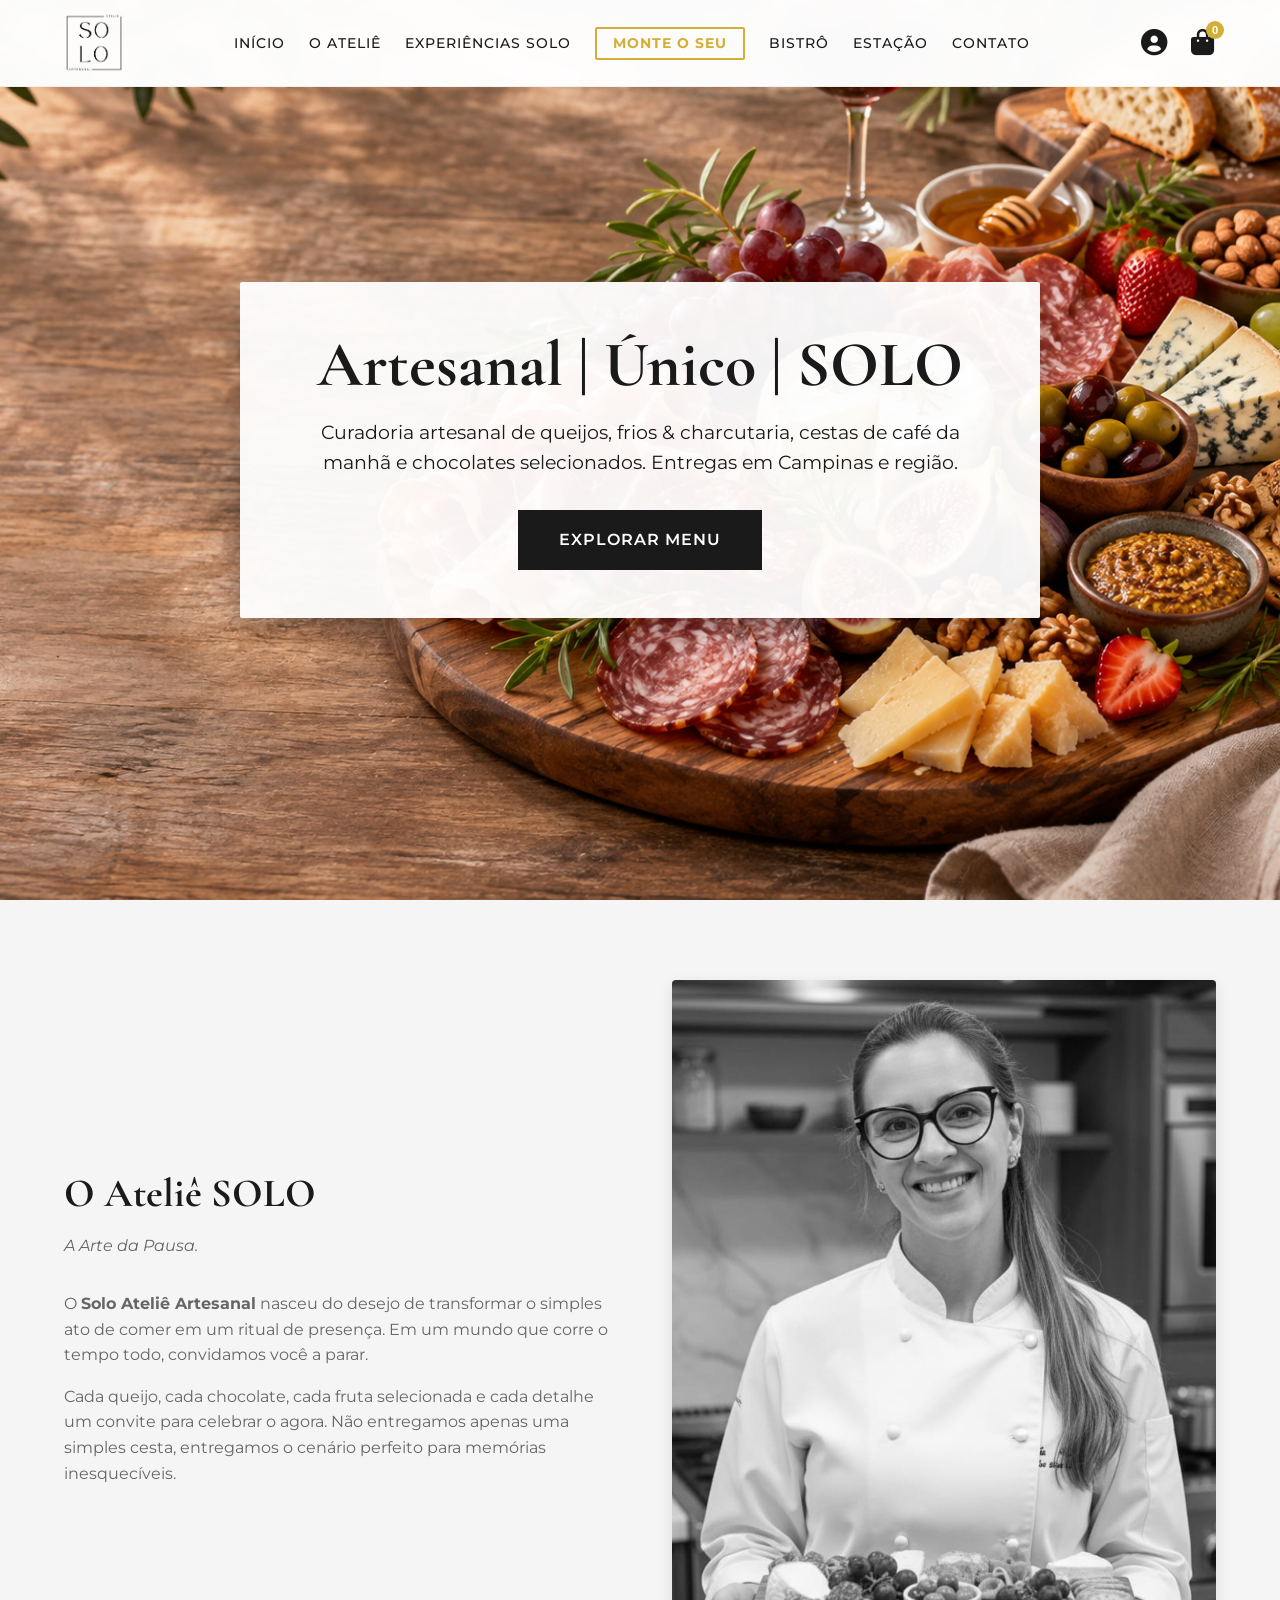
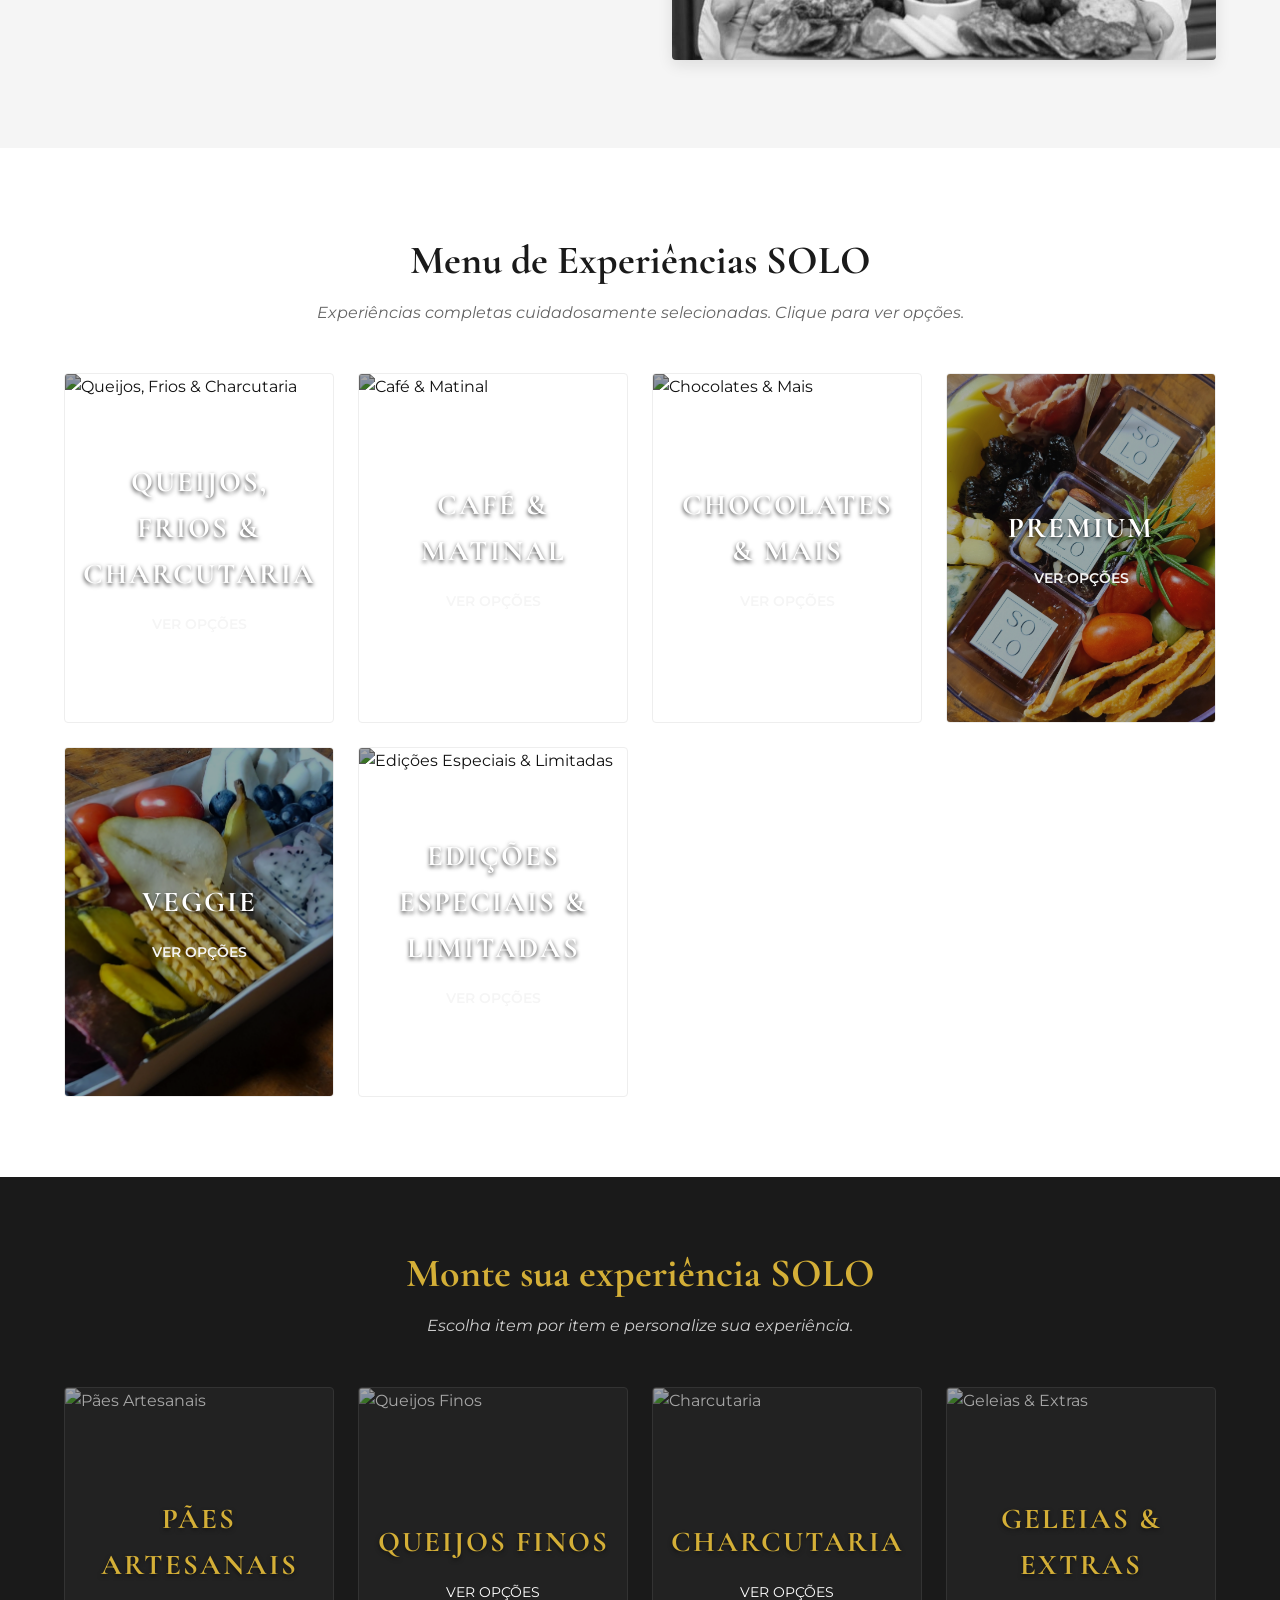
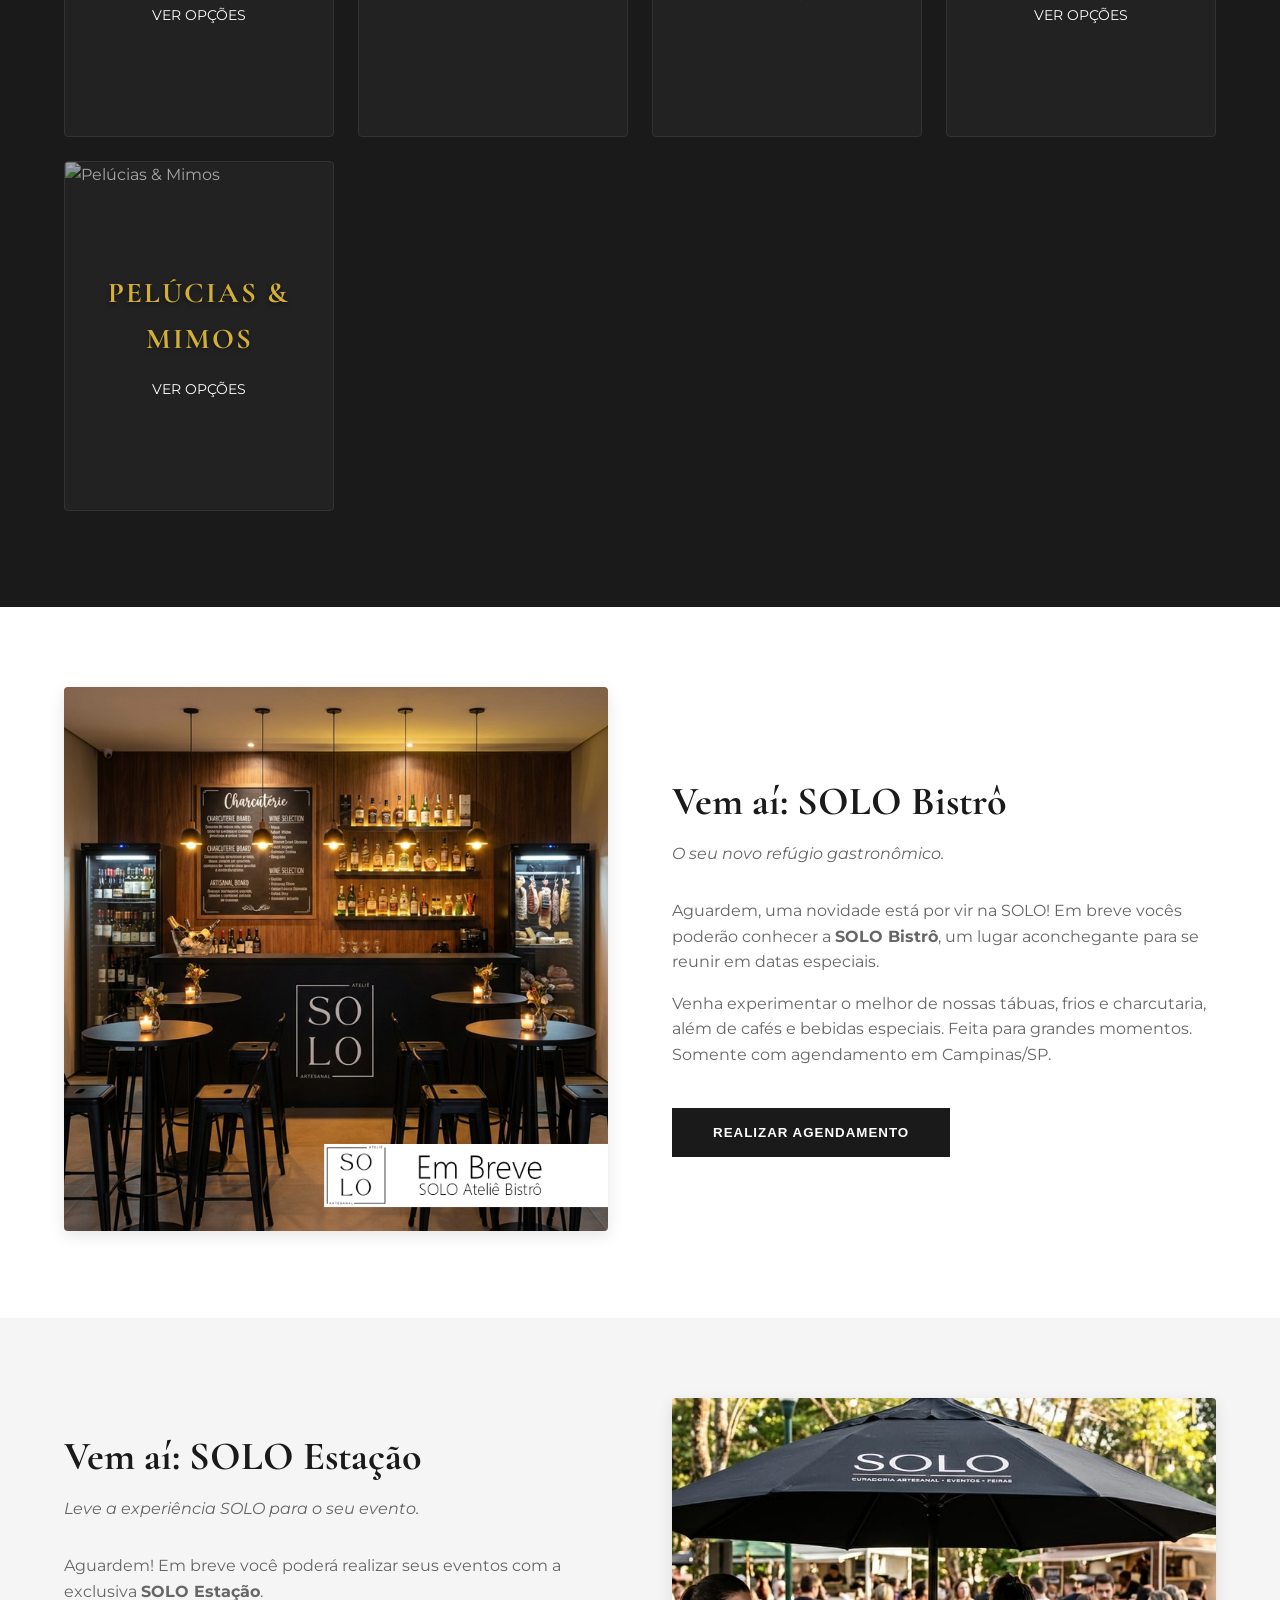
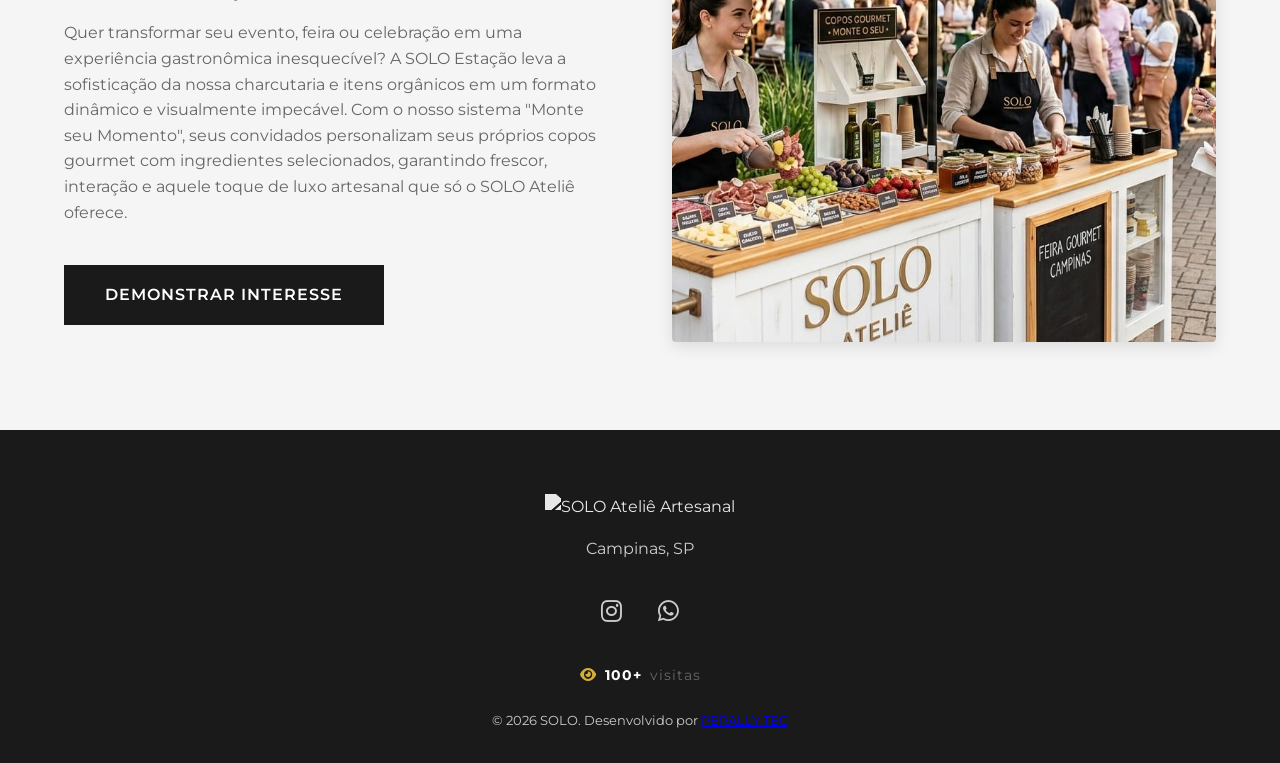
==== index.html @ a275d7f4 "Integra pedidos, cadastro automático, financeiro e área do cliente" ====
﻿<!DOCTYPE html>
<html lang="pt-BR">
<head>
    <meta charset="UTF-8">
    <meta name="viewport" content="width=device-width, initial-scale=1.0">
    
    <title>SOLO | Ateliê Artesanal</title>

    <meta name="description" content="Curadoria exclusiva de charcutaria, queijos e pães de fermentação natural em Campinas. Peça sua tábua de frios ou monte a sua personalizada.">
    <meta property="og:title" content="SOLO | Ateliê Artesanal">
    <meta property="og:description" content="Curadoria exclusiva de charcutaria, queijos e pães de fermentação natural. Transforme momentos em experiências. Peça agora!">
    <meta property="og:image" content="https://content.paodeacucar.com/wp-content/uploads/2025/08/tabua-charcutaria-diversificada1.jpg">
    <meta property="og:url" content="https://seusite.com.br">
    <meta property="og:type" content="website">
    <meta property="og:locale" content="pt_BR">
	
	<link rel="icon" type="image/png" href="icofont.png">

    <link href="https://cdnjs.cloudflare.com/ajax/libs/font-awesome/6.0.0/css/all.min.css" rel="stylesheet">
    <link rel="preconnect" href="https://fonts.googleapis.com">
    <link href="https://fonts.googleapis.com/css2?family=Cormorant+Garamond:wght@400;600;700&family=Montserrat:wght@300;400;500;700&display=swap" rel="stylesheet">
    
    <style>
        :root {
            --primary: #1a1a1a;
            --primary-hover: #333333;
            --bg-light: #ffffff;
            --bg-alt: #f5f5f5;
            --bg-card: #ffffff;
            --text-dark: #1a1a1a;
            --text-gray: #666666;
            --accent-gold: #D4AF37;
            --danger: #d9534f;
            --transition: all 0.3s ease;
        }

        * { margin: 0; padding: 0; box-sizing: border-box; scroll-behavior: smooth; }
        body { font-family: 'Montserrat', sans-serif; background-color: var(--bg-light); color: var(--text-dark); line-height: 1.6; overflow-x: hidden; }
        h1, h2, h3, .brand-font { font-family: 'Cormorant Garamond', serif; }

        /* --- Header --- */
        header { position: fixed; top: 0; width: 100%; background: rgba(255, 255, 255, 0.98); backdrop-filter: blur(10px); z-index: 1000; padding: 0.5rem 5%; border-bottom: 1px solid rgba(0, 0, 0, 0.05); box-shadow: 0 2px 10px rgba(0,0,0,0.02); }
        nav { display: flex; justify-content: space-between; align-items: center; height: 70px; }
        
        .logo-container { display: flex; align-items: center; text-decoration: none; }
        .logo-img { height: 60px; width: auto; object-fit: contain; }
        
        .nav-links { display: flex; gap: 1.5rem; list-style: none; align-items: center; }
        .nav-links a { color: var(--text-dark); text-decoration: none; font-size: 0.85rem; text-transform: uppercase; letter-spacing: 1px; transition: var(--transition); font-weight: 500; }
        .nav-links a:hover, .nav-links a.active { color: var(--accent-gold); }
        .nav-links a.highlight-menu { color: var(--accent-gold); font-weight: 700; border: 2px solid var(--accent-gold); padding: 0.4rem 1rem; border-radius: 2px; }
        .nav-links a.highlight-menu:hover { background: var(--accent-gold); color: white; }
        
        .header-icons { display: flex; gap: 1.2rem; align-items: center; }
        .icon-btn { background: none; border: none; color: var(--text-dark); font-size: 1.2rem; cursor: pointer; position: relative; transition: var(--transition); }
        .header-icons .icon-btn { min-width: 28px; font-size: 1.65rem; line-height: 1; }
        .icon-btn:hover { color: var(--accent-gold); }
        .cart-count { position: absolute; top: -8px; right: -8px; background: var(--accent-gold); color: white; font-size: 0.7rem; width: 18px; height: 18px; border-radius: 50%; display: flex; align-items: center; justify-content: center; font-weight: bold; }

        .mobile-menu-btn { display: none; font-size: 1.5rem; cursor: pointer; background: none; border: none; color: var(--primary); }

        .mobile-nav {
            position: fixed; top: 80px; left: 0; width: 100%; background: white; 
            padding: 2rem; box-shadow: 0 10px 20px rgba(0,0,0,0.1); 
            transform: translateY(-150%); transition: transform 0.4s ease; z-index: 999;
            text-align: center;
        }
        .mobile-nav.active { transform: translateY(0); }
        .mobile-nav ul { list-style: none; display: flex; flex-direction: column; gap: 1.5rem; }
        .mobile-nav a { text-decoration: none; color: var(--primary); font-size: 1.1rem; font-weight: 600; text-transform: uppercase; }

        /* --- Hero --- */
        .hero { 
            height: 100vh; 
            background: url('bgground.png');
            background-size: cover; background-position: center; background-attachment: fixed;
            display: flex; align-items: center; justify-content: center; text-align: center; padding: 0 1rem; 
        }
        .hero-content { 
            max-width: 800px; animation: fadeUp 1s ease-out; background: rgba(255, 255, 255, 0.95);
            padding: 3rem; border-radius: 2px; box-shadow: 0 10px 30px rgba(0,0,0,0.3);
        }
        .hero h1 { font-size: 4rem; margin-bottom: 1rem; line-height: 1.1; color: var(--primary); }
        .hero p { font-size: 1.2rem; margin-bottom: 2rem; color: var(--text-dark); }
        .btn { display: inline-block; padding: 1rem 2.5rem; background: var(--primary); color: white; text-decoration: none; font-weight: 600; text-transform: uppercase; letter-spacing: 1px; transition: var(--transition); border: 1px solid var(--primary); cursor: pointer; }
        .btn:hover { background: transparent; color: var(--primary); }

        /* --- Sections --- */
        section { padding: 5rem 5%; }
        .section-title { text-align: center; margin-bottom: 3rem; }
        .section-title h2 { font-size: 2.5rem; color: var(--primary); margin-bottom: 0.5rem; }
        .section-title p { color: var(--text-gray); font-style: italic; }

        /* --- About, Bistro & Estacao --- */
        #about, #estacao { background-color: var(--bg-alt); }
        #bistro { background-color: var(--bg-light); }
        .about-grid, .bistro-grid { display: grid; grid-template-columns: 1fr 1fr; gap: 4rem; align-items: center; }
        .about-img img { width: 100%; border-radius: 4px; filter: grayscale(100%); transition: var(--transition); box-shadow: 0 5px 15px rgba(0,0,0,0.1); }
        .about-img img:hover { filter: grayscale(0); }
        
        .bistro-img img { width: 100%; aspect-ratio: 1/1; object-fit: cover; border-radius: 4px; box-shadow: 0 5px 15px rgba(0,0,0,0.1); transition: var(--transition); }
        .bistro-img img:hover { transform: scale(1.02); }

        /* --- Grid & Cards --- */
        .menu-grid { display: grid; gap: 1.5rem; grid-template-columns: 1fr; width: 100%; }
        @media (min-width: 550px) { .menu-grid { grid-template-columns: repeat(2, 1fr); } }
        @media (min-width: 900px) { .menu-grid { grid-template-columns: repeat(3, 1fr); } }
        @media (min-width: 1200px) { .menu-grid { grid-template-columns: repeat(4, 1fr); } }

        /* Estilo unificado para Cards de Categoria */
        .category-card {
            background-color: #222; border: 1px solid #333;
            border-radius: 4px; overflow: hidden; transition: var(--transition);
            position: relative; height: 350px; cursor: pointer;
        }
        #kits-area .category-card { background-color: white; border: 1px solid #eee; }
        #kits-area .category-overlay h3 { color: white; text-shadow: 0 2px 4px rgba(0,0,0,0.8); }
        #kits-area .category-overlay span { color: #f5f5f5; font-weight: 600; }
        
        .category-card:hover { border-color: var(--accent-gold); transform: translateY(-5px); }
        .category-img { height: 100%; width: 100%; position: relative; }
        .category-img img { width: 100%; height: 100%; object-fit: cover; filter: brightness(0.65); transition: var(--transition); }
        .category-card:hover .category-img img { filter: brightness(0.4); transform: scale(1.05); }
        
        .category-overlay {
            position: absolute; top: 0; left: 0; width: 100%; height: 100%;
            display: flex; flex-direction: column; align-items: center; justify-content: center;
            z-index: 2; pointer-events: none; padding: 1rem; text-align: center;
        }
        .category-overlay h3 { 
            color: var(--accent-gold); font-size: 1.8rem; text-transform: uppercase; 
            letter-spacing: 2px; text-shadow: 0 2px 4px rgba(0,0,0,0.5); margin-bottom: 0.5rem;
        }
        .category-overlay span {
            color: white; font-size: 0.9rem; margin-top: 0.5rem; text-transform: uppercase;
            border-bottom: 1px solid transparent; transition: var(--transition);
        }
        .category-card:hover .category-overlay span { border-color: var(--accent-gold); }

        /* --- CATEGORY CARDS (Dark Theme Area) --- */
        #custom-area { background-color: var(--primary); color: white; padding-top: 4rem; padding-bottom: 6rem; }
        #custom-area .section-title h2 { color: var(--accent-gold); }
        #custom-area .section-title p { color: #ccc; }

        /* --- Modal de Itens da Categoria --- */
        .category-modal-content {
            background: white; width: 100%; max-width: 600px;
            border-radius: 4px; max-height: 85vh; display: flex; flex-direction: column;
            position: relative;
        }
        .cat-modal-header {
            padding: 1.5rem; border-bottom: 1px solid #eee; text-align: center; background: #f9f9f9;
            border-radius: 4px 4px 0 0; position: relative;
        }
        .cat-modal-header h3 { color: var(--primary); font-size: 1.5rem; margin-bottom: 0; }
        
        /* BOTÃO DE FECHAR MELHORADO */
        .custom-close-btn {
            position: absolute; top: 15px; right: 15px;
            width: 40px; height: 40px; border-radius: 50%;
            background: #eee; border: 1px solid #ddd; color: #555;
            display: flex; align-items: center; justify-content: center;
            cursor: pointer; transition: var(--transition); font-size: 1.2rem;
            z-index: 10;
        }
        .custom-close-btn:hover { background: var(--danger); color: white; border-color: var(--danger); transform: rotate(90deg); }

        .cat-modal-body { padding: 1rem; overflow-y: auto; }
        
        .item-row {
            display: flex; align-items: flex-start; justify-content: space-between;
            padding: 1.5rem 0; border-bottom: 1px solid #eee; gap: 1rem;
        }
        .item-info { display: flex; align-items: flex-start; gap: 1rem; flex: 1; }
        
        /* ATUALIZAÇÃO: Miniatura de item agora vira botão/link interativo */
        .item-thumb { width: 90px; height: 90px; border-radius: 4px; object-fit: cover; border: 1px solid #eee; flex-shrink: 0; cursor: pointer; transition: var(--transition); }
        .item-thumb:hover { transform: scale(1.05); border-color: var(--accent-gold); box-shadow: 0 4px 10px rgba(0,0,0,0.1); }
        
        .item-text { display: flex; flex-direction: column; }
        .item-text h4 { color: var(--primary); font-size: 1.1rem; margin-bottom: 0.2rem; font-weight: 600; }
        .item-text .item-slogan { font-style: italic; color: #888; font-size: 0.8rem; margin-bottom: 0.4rem; }
        .item-text .item-comp { font-size: 0.8rem; color: #555; margin-bottom: 0.5rem; line-height: 1.4; background: #fafafa; padding: 0.5rem; border-radius: 4px; }
        .item-text span { font-weight: 700; color: var(--accent-gold); font-size: 1rem; display: block; margin-top: auto;}
        
        .item-controls { display: flex; align-items: center; gap: 10px; min-width: 90px; justify-content: flex-end; align-self: center; }
        .qty-btn {
            width: 30px; height: 30px; border-radius: 50%; border: 1px solid #ddd;
            background: white; color: var(--primary); cursor: pointer; font-weight: bold;
            display: flex; align-items: center; justify-content: center; transition: var(--transition);
        }
        .qty-btn:hover { background: var(--primary); color: white; border-color: var(--primary); }
        .qty-display { font-weight: 600; font-size: 1rem; width: 20px; text-align: center; }

        /* --- Lightbox de Imagem Ampliada --- */
        .image-lightbox {
            display: none; position: fixed; top: 0; left: 0; width: 100%; height: 100%;
            background: rgba(0,0,0,0.85); z-index: 4000; justify-content: center; align-items: center;
            backdrop-filter: blur(5px);
        }
        .lightbox-content {
            width: 70%;
            max-height: 90vh;
            object-fit: contain; border-radius: 4px; box-shadow: 0 10px 40px rgba(0,0,0,0.5);
            animation: fadeIn 0.3s ease;
        }
        .lightbox-close {
            position: absolute; top: 20px; right: 30px; color: white; font-size: 3rem;
            font-weight: 300; cursor: pointer; transition: var(--transition); z-index: 4001;
            background: none; border: none; line-height: 1;
        }
        .lightbox-close:hover { color: var(--accent-gold); transform: scale(1.1); }

        /* --- Toast & Floating --- */
        .toast {
            visibility: hidden; min-width: 250px; background-color: var(--primary); color: #fff;
            text-align: center; border-radius: 4px; padding: 16px; position: fixed; z-index: 3000;
            left: 50%; bottom: 30px; transform: translateX(-50%); font-size: 1rem;
            box-shadow: 0 5px 15px rgba(0,0,0,0.2); border-left: 5px solid var(--accent-gold);
        }
        .toast.show { visibility: visible; animation: fadein 0.5s, fadeout 0.5s 2.5s; }

        .floating-cart-btn {
            display: none; position: fixed; right: 0; top: 50%; transform: translateY(-50%);
            background: var(--primary); color: white; padding: 1.5rem 0.8rem;
            z-index: 998; cursor: pointer; border-radius: 5px 0 0 5px;
            box-shadow: -2px 5px 15px rgba(0,0,0,0.2); transition: var(--transition);
            writing-mode: vertical-rl; text-orientation: mixed;
            font-weight: 700; letter-spacing: 2px; font-size: 0.9rem;
        }
        .floating-cart-btn:hover { background: var(--accent-gold); }
        .floating-cart-btn span { 
            background: white; color: var(--primary); border-radius: 50%; 
            width: 24px; height: 24px; display: flex; align-items: center; justify-content: center;
            writing-mode: horizontal-tb; margin-bottom: 10px; font-size: 0.8rem;
        }

        /* --- Modals --- */
        .modal { display: none; position: fixed; top: 0; left: 0; width: 100%; height: 100%; background: rgba(0,0,0,0.5); z-index: 2000; justify-content: center; align-items: center; padding: 1rem; }
        
        .auth-container { 
            background: var(--bg-card); 
            padding: 2rem; 
            width: 100%; 
            max-width: 450px; 
            border-radius: 4px; 
            border: 1px solid #eee; 
            position: relative; 
            box-shadow: 0 5px 15px rgba(0,0,0,0.1);
            max-height: 90vh; 
            overflow-y: auto; 
        }

        .form-group { margin-bottom: 1.5rem; }
        .form-group label { display: block; margin-bottom: 0.5rem; color: var(--text-dark); font-size: 0.9rem; font-weight: 500; }
        .form-group input, .form-group textarea, .form-group select { width: 100%; padding: 0.8rem; background: #f9f9f9; border: 1px solid #ddd; color: var(--text-dark); border-radius: 2px; font-family: 'Montserrat', sans-serif; }
        .form-group textarea { resize: vertical; height: 80px; }
        .form-group input:focus, .form-group textarea:focus, .form-group select:focus { outline: none; border-color: var(--accent-gold); }

        /* Opções de Entrega */
        .delivery-options { display: flex; gap: 1rem; margin-bottom: 1.5rem; }
        .delivery-label { 
            flex: 1; padding: 0.8rem; border: 1px solid #ddd; border-radius: 4px; 
            cursor: pointer; text-align: center; font-size: 0.9rem; transition: var(--transition);
            display: flex; flex-direction: column; align-items: center; gap: 5px; justify-content: center;
        }
        .delivery-label:hover { background: #f9f9f9; border-color: #ccc; }
        .delivery-label input { display: none; }
        .delivery-label.selected { border-color: var(--accent-gold); background: #fffcf0; font-weight: 600; color: var(--primary); }
        .delivery-label i { font-size: 1.2rem; color: var(--text-gray); }
        .delivery-label.selected i { color: var(--accent-gold); }

        /* --- Cart Sidebar --- */
        .cart-sidebar { position: fixed; top: 0; right: -400px; width: 350px; height: 100%; background: var(--bg-card); z-index: 2000; box-shadow: -5px 0 15px rgba(0,0,0,0.1); transition: var(--transition); padding: 2rem; display: flex; flex-direction: column; border-left: 1px solid #eee; }
        .cart-sidebar.open { right: 0; }
        .cart-header { display: flex; justify-content: space-between; align-items: center; border-bottom: 1px solid #eee; padding-bottom: 1rem; margin-bottom: 1rem; }
        .cart-header h3 { color: var(--primary); }
        .cart-items { flex: 1; overflow-y: auto; }
        .cart-item { display: flex; justify-content: space-between; align-items: center; margin-bottom: 1rem; padding-bottom: 1rem; border-bottom: 1px solid #eee; }
        .cart-footer { margin-top: auto; border-top: 1px solid #eee; padding-top: 1rem; }
        .total-row { display: flex; justify-content: space-between; font-size: 1.2rem; font-weight: 700; margin-bottom: 1rem; color: var(--primary); }
        
        .whatsapp-btn { width: 100%; padding: 1rem; background: #25D366; color: white; border: none; font-weight: 700; cursor: pointer; display: flex; align-items: center; justify-content: center; gap: 0.5rem; text-transform: uppercase; transition: var(--transition); border-radius: 4px; }
        .whatsapp-btn:hover { background: #128c7e; }
        
        .clear-btn { 
            width: 100%; padding: 0.8rem; background: transparent; color: var(--danger); 
            border: 1px solid var(--danger); font-weight: 600; cursor: pointer; 
            margin-top: 0.8rem; text-transform: uppercase; font-size: 0.8rem; 
            transition: var(--transition); border-radius: 4px;
        }
        .clear-btn:hover { background: var(--danger); color: white; }

        /* --- Footer --- */
        footer { background: var(--primary); padding: 4rem 5% 2rem; color: white; text-align: center; }
        .footer-logo-container { margin-bottom: 1rem; display: inline-block; }
        .footer-logo-img { height: 60px; filter: brightness(0) invert(1); opacity: 0.9; }
        .socials { margin: 2rem 0; }
        .socials a { color: #ccc; font-size: 1.5rem; margin: 0 1rem; transition: var(--transition); }
        .socials a:hover { color: var(--accent-gold); }
        footer p { color: #ccc; }

        /* --- Scroll Top --- */
        #scrollTopBtn { display: none; position: fixed; bottom: 30px; right: 30px; z-index: 999; border: none; outline: none; background-color: var(--accent-gold); color: white; cursor: pointer; padding: 15px; border-radius: 50%; font-size: 18px; box-shadow: 0 4px 10px rgba(0,0,0,0.2); transition: var(--transition); }
        #scrollTopBtn:hover { background-color: var(--primary); transform: translateY(-5px); }

        /* --- Responsive --- */
        @media (max-width: 768px) {
            .hero h1 { font-size: 2.5rem; }
            .nav-links { display: none; } 
            .mobile-menu-btn { display: block; }
            .about-grid, .bistro-grid { grid-template-columns: 1fr; }
            .cart-sidebar { width: 100%; right: -100%; }
            .logo-img { height: 50px; }
            #scrollTopBtn { bottom: 20px; right: 20px; padding: 10px; font-size: 16px; }
            .menu-grid { grid-template-columns: 1fr; }
            .delivery-options { flex-direction: column; gap: 0.5rem; }
            .bistro-grid { display: flex; flex-direction: column-reverse; } 
            .lightbox-content { width: 90%; } 
        }
        @keyframes fadeUp { from { opacity: 0; transform: translateY(20px); } to { opacity: 1; transform: translateY(0); } }
        @keyframes fadeIn { from { opacity: 0; } to { opacity: 1; } }
        @keyframes fadein { from {bottom: 0; opacity: 0;} to {bottom: 30px; opacity: 1;} }
        @keyframes fadeout { from {bottom: 30px; opacity: 1;} to {bottom: 0; opacity: 0;} }
        
        /* --- Proteção de Conteúdo --- */
        body {
            -webkit-user-select: none; /* Safari */
            -moz-user-select: none; /* Firefox */
            -ms-user-select: none; /* IE10+/Edge */
            user-select: none; /* Padrão */
        }

        /* Esconde tudo na impressão e mostra apenas a marca */
        @media print {
            body * { visibility: hidden; }
            .print-warning {
                visibility: visible !important; position: absolute; top: 50%; left: 50%;
                transform: translate(-50%, -50%); text-align: center; width: 100%;
            }
            .print-warning img { width: 150px; }
            .print-warning h2 { font-size: 2rem; color: #000; margin-top: 1rem; }
        }
        
        /* Contador de Visitas no Footer */
        .access-counter {
            margin: 1.5rem 0; font-size: 0.9rem; color: #666; 
            font-family: 'Montserrat', sans-serif; letter-spacing: 1px;
            display: flex; align-items: center; justify-content: center; gap: 8px;
        }
        .access-counter i { color: var(--accent-gold); }
        .access-counter span { color: white; font-weight: 700; }
    </style>
  <link rel="stylesheet" href="assets/checkout.css?v=20261119-orders">
  <script src="assets/config.js"></script>
  <script src="assets/checkout.js?v=20261119-orders" defer></script>
</head>
<body>
<div class="print-warning" style="display: none;">
        <img src="https://ssgmoradadecaboclos.kinghost.net/SOLO/1.png" alt="SOLO Logo">
        <h2>Conteúdo Exclusivo<br>SOLO ATELIÊ ARTESANAL</h2>
    </div>
    
    <header>
        <nav>
            <button class="mobile-menu-btn" onClick="toggleMobileMenu()">
                <i class="fas fa-bars"></i>
            </button>

            <a href="#" class="logo-container">
                <img src="1.png" alt="SOLO Ateliê Artesanal" class="logo-img">
            </a>

            <ul class="nav-links">
                <li><a href="#home">Início</a></li>
                <li><a href="#about">O Ateliê</a></li>
                <li><a href="#kits-area">Experiências SOLO</a></li>
                <li><a href="#custom-area" class="highlight-menu">Monte o Seu</a></li>
                <li><a href="#bistro">Bistrô</a></li>
                <li><a href="#estacao">Estação</a></li>
                <li><a href="#contact">Contato</a></li>
            </ul>

            <div class="header-icons">
                <a class="icon-btn" href="login.html" title="Acessar painel" aria-label="Acessar painel">
                    <i class="fas fa-user-circle"></i>
                </a>
                <button class="icon-btn" onClick="toggleCart()">
                    <i class="fas fa-shopping-bag"></i>
                    <span class="cart-count" id="cartCount">0</span>
                </button>
            </div>
        </nav>
        
        <div class="mobile-nav" id="mobileNav">
            <ul>
                <li><a href="#home" onClick="toggleMobileMenu()">Início</a></li>
                <li><a href="#about" onClick="toggleMobileMenu()">O Ateliê</a></li>
                <li><a href="#kits-area" onClick="toggleMobileMenu()">Kits Prontos</a></li>
                <li><a href="#custom-area" onClick="toggleMobileMenu()">Monte o Seu</a></li>
                <li><a href="#bistro" onClick="toggleMobileMenu()">Bistrô</a></li>
                <li><a href="#estacao" onClick="toggleMobileMenu()">Estação</a></li>
                <li><a href="#contact" onClick="toggleMobileMenu()">Contato</a></li>
                <li><a href="login.html" onClick="toggleMobileMenu()">Área do painel</a></li>
            </ul>
        </div>
    </header>

    <section id="home" class="hero">
        <div class="hero-content">
            <h1>Artesanal | Único | SOLO</h1>
            <p>Curadoria artesanal de queijos, frios & charcutaria, cestas de café da manhã e chocolates selecionados. Entregas em Campinas e região.</p>
            <a href="#kits-area" class="btn">Explorar Menu</a>
        </div>
    </section>

    <section id="about">
        <div class="about-grid">
            <div class="about-text">
                <div class="section-title" style="text-align: left; margin-bottom: 2rem;">
                    <h2>O Ateliê SOLO</h2>
                    <p>A Arte da Pausa.</p>
                </div>
                <p style="color: var(--text-gray); margin-bottom: 1rem;">
                    O <b>Solo Ateliê Artesanal</b> nasceu do desejo de transformar o simples ato de comer em um ritual de presença. Em um mundo que corre o tempo todo, convidamos você a parar.
                </p>
                <p style="color: var(--text-gray);">
                    Cada queijo, cada chocolate, cada fruta selecionada e cada detalhe um convite para celebrar o agora. Não entregamos apenas uma simples cesta, entregamos o cenário perfeito para memórias inesquecíveis.
                </p>
            </div>
            <div class="about-img">
                <img src="imagesolo.jpeg" alt="Tábua de Frios Artesanal SOLO" onerror="this.src='https://images.unsplash.com/photo-1606859191214-25806e8e2423?q=80&w=2070&auto=format&fit=crop'">
            </div>
        </div>
    </section>

    <section id="kits-area">
        <div class="section-title">
            <h2>Menu de Experiências SOLO</h2>
            <p>Experiências completas cuidadosamente selecionadas. Clique para ver opções.</p>
        </div>
        <div id="kits" class="menu-grid">
            </div>
    </section>

    <section id="custom-area">
        <div class="section-title">
            <h2>Monte sua experiência SOLO</h2>
            <p>Escolha item por item e personalize sua experiência.</p>
        </div>
        <div id="categories" class="menu-grid">
            </div>
    </section>

    <section id="bistro">
        <div class="bistro-grid">
            <div class="bistro-img">
                <img src="altelie_bistro.png" alt="Ambiente SOLO Bistrô">
            </div>
            <div class="about-text">
                <div class="section-title" style="text-align: left; margin-bottom: 2rem;">
                    <h2>Vem aí: SOLO Bistrô</h2>
                    <p>O seu novo refúgio gastronômico.</p>
                </div>
                <p style="color: var(--text-gray); margin-bottom: 1rem;">
                    Aguardem, uma novidade está por vir na SOLO! Em breve vocês poderão conhecer a <strong>SOLO Bistrô</strong>, um lugar aconchegante para se reunir em datas especiais.
                </p>
                <p style="color: var(--text-gray); margin-bottom: 2.5rem;">
                    Venha experimentar o melhor de nossas tábuas, frios e charcutaria, além de cafés e bebidas especiais. Feita para grandes momentos. Somente com agendamento em Campinas/SP.
                </p>
                <button class="btn" onClick="openBistroModal()">Realizar Agendamento</button>
            </div>
        </div>
    </section>

    <section id="estacao">
        <div class="about-grid">
            <div class="about-text">
                <div class="section-title" style="text-align: left; margin-bottom: 2rem;">
                    <h2>Vem aí: SOLO Estação</h2>
                    <p>Leve a experiência SOLO para o seu evento.</p>
                </div>
                <p style="color: var(--text-gray); margin-bottom: 1rem;">
                    Aguardem! Em breve você poderá realizar seus eventos com a exclusiva <strong>SOLO Estação</strong>.
                </p>
                <p style="color: var(--text-gray); margin-bottom: 2.5rem;">
                    Quer transformar seu evento, feira ou celebração em uma experiência gastronômica inesquecível? A SOLO Estação leva a sofisticação da nossa charcutaria e itens orgânicos em um formato dinâmico e visualmente impecável. Com o nosso sistema "Monte seu Momento", seus convidados personalizam seus próprios copos gourmet com ingredientes selecionados, garantindo frescor, interação e aquele toque de luxo artesanal que só o SOLO Ateliê oferece.
                </p>
                <a href="https://wa.me/5519993835111?text=Ol%C3%A1%2C%20tenho%20interesse%20em%20saber%20mais%20sobre%20o%20carrinho%20SOLO%20Esta%C3%A7%C3%A3o%20para%20eventos!" target="_blank" class="btn">Demonstrar Interesse</a>
            </div>
            <div class="bistro-img">
                <img src="solo_itinerante.jpeg" alt="Carrinho SOLO Estação para Eventos">
            </div>
        </div>
    </section>

    <div class="modal" id="categoryModal">
        <div class="category-modal-content">
            <div class="cat-modal-header">
                <h3 id="catModalTitle">Categoria</h3>
                <p style="color: var(--accent-gold); font-weight: 700; font-size: 0.9rem; margin-top: 5px;">Pedidos de no mínimo 48hs de antecedência.</p>
                <button class="custom-close-btn" onClick="closeCategoryModal()">
                    <i class="fas fa-times"></i>
                </button>
            </div>
            <div class="cat-modal-body" id="catModalItems">
                </div>
        </div>
    </div>

<footer id="contact">
        <div class="footer-logo-container">
             <img src="https://ssgmoradadecaboclos.kinghost.net/SOLO/1.png" alt="SOLO Ateliê Artesanal" class="footer-logo-img">
        </div>
        <p>Campinas, SP</p>
        <div class="socials">
            <a href="https://www.instagram.com/solo.atelieartesanal/"><i class="fab fa-instagram"></i></a>
            <a href="https://wa.me/5519993835111?text=Ol%C3%A1%2C%20vim%20atrav%C3%A9s%20do%20Site%20da%20SOLO%20Ateli%C3%AA%20Artesanal%2C%20e%20gostaria%20de%20algumas%20informa%C3%A7%C3%B5es" target="_blank">
    <i class="fab fa-whatsapp"></i></a>
        </div>

        <div class="access-counter">
            <i class="fas fa-eye"></i> <span id="visits">...</span> visitas
        </div>

        <p style="font-size: 0.8rem;">&copy; 2026 SOLO. Desenvolvido por <a href="https://perally.com.br/">PERALLY.TEC</a></p>
    </footer>

    <button onClick="topFunction()" id="scrollTopBtn" title="Voltar ao topo"><i class="fas fa-arrow-up"></i></button>

    <div id="toast" class="toast">Carrinho atualizado!</div>

    <div id="floatingCart" class="floating-cart-btn" onClick="toggleCart()">
        <span id="floatCount">0</span>
        VER CARRINHO
    </div>

    <div class="image-lightbox" id="imageLightbox">
        <button class="lightbox-close" onClick="closeImageLightbox()">&times;</button>
        <img class="lightbox-content" id="lightboxImg" src="" alt="Imagem Ampliada">
    </div>

    <div class="modal" id="minAlertModal">
        <div class="auth-container" style="text-align: center; padding: 3rem 2rem; max-width: 400px;">
            <button class="custom-close-btn" onClick="closeMinAlertModal()" style="top: 10px; right: 10px; width: 30px; height: 30px; font-size: 0.9rem;">
                <i class="fas fa-times"></i>
            </button>
            <i class="fas fa-exclamation-circle" style="font-size: 3.5rem; color: var(--accent-gold); margin-bottom: 1rem;"></i>
            <h3 style="color: var(--primary); font-family: 'Cormorant Garamond', serif; font-size: 1.8rem; line-height: 1.2;">Aviso</h3>
            <p style="color: var(--text-gray); margin-top: 1rem; font-size: 1rem;">O valor mínimo para finalizar a compra é de <strong style="color: var(--primary);">R$ 30,00</strong>.</p>
            <p style="color: var(--text-gray); margin-top: 0.5rem; font-size: 0.9rem;">Adicione mais itens ao seu carrinho para continuar.</p>
            <button class="btn" onClick="closeMinAlertModal()" style="margin-top: 2rem; width: 100%; cursor: pointer;">Entendi</button>
        </div>
    </div>

    <div class="modal" id="checkoutModal">
        <div class="auth-container">
            <button class="custom-close-btn" onClick="closeCheckoutModal()" style="top: 10px; right: 10px; width: 35px; height: 35px; font-size: 1rem;">
                <i class="fas fa-times"></i>
            </button>
            
            <h2 style="color: var(--primary); text-align: center; margin-bottom: 1.5rem;">Finalizar Pedido</h2>
            <p style="text-align: center; margin-bottom: 1.5rem; color: #666;">Solicitamos 48hs de antecedência para encomendas. A confirmação do pedido e o valor do frete serão informados via WhatsApp da loja.</p>
            
            <div class="form-group">
                <label for="clientName">Seu Nome completo *</label>
                <input type="text" id="clientName" placeholder="Seu nome completo" minlength="2" maxlength="180" autocomplete="name" required>
            </div>
            <div class="form-group">
                <label for="clientPhone">Seu Telefone / WhatsApp *</label>
                <input type="tel" id="clientPhone" inputmode="numeric" maxlength="15" placeholder="(11) 99999-9999" autocomplete="tel-national" required>
            </div>
            <div class="form-group">
                <label for="clientEmail">Seu E-mail *</label>
                <input type="email" id="clientEmail" maxlength="254" placeholder="voce@exemplo.com" autocomplete="email" required>
            </div>

            <div class="form-group">
                <label>Forma de Entrega *</label>
                <div class="delivery-options">
                    <label class="delivery-label" id="label-retirada" onClick="selectDelivery('retirada')">
                        <i class="fas fa-store"></i>
                        <span>Retirar em Jd.Chapadão</span>
                        <input type="radio" name="deliveryType" value="retirada">
                    </label>
                    <label class="delivery-label" id="label-entrega" onClick="selectDelivery('entrega')">
                        <i class="fas fa-motorcycle"></i>
                        <span>Entrega (Delivery)<br><span style="font-size: 0.85rem; font-weight: 400;">Região de Campinas</span></span>
                        <input type="radio" name="deliveryType" value="entrega">
                    </label>
                </div>
            </div>
			
			<div class="form-group" id="enderecoGroup" style="display: none; animation: fadeIn 0.3s ease;">
                <label>Endereço de Entrega *</label>
                <input type="text" id="clientEndereco" placeholder="Rua, Bairro, nº, Complemento">
            </div>

            <div class="form-group" id="cepGroup" style="display: none; animation: fadeIn 0.3s ease;">
                <label>CEP de Entrega *</label>
                <input type="text" id="clientCep" placeholder="00000-000">
            </div>

            <div class="form-group">
                <label>Observações (Opcional)</label>
                <textarea id="clientObs" maxlength="2000" placeholder="Ex: Tirar a pimenta, embalar para presente..."></textarea>
            </div>
            
            <button type="button" class="whatsapp-btn" onClick="sendOrderToWhatsapp()">
                <i class="fab fa-whatsapp"></i> Confirmar e Enviar
            </button>
        </div>
    </div>

    <div class="modal" id="bistroModal">
        <div class="auth-container">
            <button class="custom-close-btn" onClick="closeBistroModal()" style="top: 10px; right: 10px; width: 35px; height: 35px; font-size: 1rem;">
                <i class="fas fa-times"></i>
            </button>
            
            <h2 style="color: var(--primary); text-align: center; margin-bottom: 0.5rem;">Agendar no Bistrô</h2>
            <p style="text-align: center; margin-bottom: 1.5rem; color: var(--accent-gold); font-weight: 600; font-size: 0.85rem;">Agendamentos com no mínimo 48 horas de antecedência.</p>
            
            <div class="form-group">
                <label>Seu Nome *</label>
                <input type="text" id="bistroName" placeholder="Nome completo">
            </div>
            
            <div class="form-group">
                <label>Seu Telefone / WhatsApp *</label>
                <input type="text" id="bistroPhone" placeholder="(XX) XXXXX-XXXX">
            </div>

            <div style="display: grid; grid-template-columns: 1fr 1fr; gap: 1rem;">
                <div class="form-group">
                    <label>Data *</label>
                    <input type="date" id="bistroDate">
                </div>
                <div class="form-group">
                    <label>Qtd. Pessoas *</label>
                    <input type="number" id="bistroPeople" min="1" placeholder="Ex: 2">
                </div>
            </div>

            <div class="form-group">
                <label>Experiência desejada *</label>
                <select id="bistroTime">
                    <option value="">Selecione o horário...</option>
                    <option value="Café">Café</option>
                    <option value="Brunch">Brunch</option>
                    <option value="Almoço">Almoço</option>
                    <option value="Café da Tarde">Café da Tarde</option>
                    <option value="Jantar">Jantar</option>
                </select>
            </div>

            <div class="form-group">
                <label>Mesa decorada para jantar romântico?</label>
                <select id="bistroRomantic">
                    <option value="Não">Não</option>
                    <option value="Sim">Sim, desejo decoração especial</option>
                </select>
            </div>

            <div class="form-group">
                <label>Observação de Agendamento</label>
                <textarea id="bistroObs" placeholder="Algum pedido especial ou restrição alimentar?"></textarea>
            </div>
            
            <button type="button" class="whatsapp-btn" onClick="sendBistroToWhatsapp()">
                <i class="fab fa-whatsapp"></i> Solicitar Agendamento
            </button>
        </div>
    </div>

    <div class="modal" id="rightClickModal">
        <div class="auth-container" style="text-align: center; padding: 3rem 2rem; max-width: 400px;">
            <button class="custom-close-btn" onClick="closeRightClickModal()" style="top: 10px; right: 10px; width: 30px; height: 30px; font-size: 0.9rem;">
                <i class="fas fa-times"></i>
            </button>
            
            <img src="https://ssgmoradadecaboclos.kinghost.net/SOLO/1.png" alt="SOLO Logo" style="height: 80px; margin-bottom: 1.5rem;">
            
            <h3 style="color: var(--primary); font-family: 'Cormorant Garamond', serif; font-size: 1.8rem; line-height: 1.2;">Conteúdo Exclusivo</h3>
            <h2 style="color: var(--accent-gold); margin-top: 0.5rem; font-size: 1.2rem; letter-spacing: 2px;">SOLO ATELIÊ ARTESANAL</h2>
            
            <button class="btn" onClick="closeRightClickModal()" style="margin-top: 2rem; width: 100%; cursor: pointer;">Entendi</button>
        </div>
    </div>

    <div class="cart-sidebar" id="cartSidebar">
        <div class="cart-header">
            <h3>Seu Pedido</h3>
            <button class="custom-close-btn" onClick="toggleCart()" style="position: relative; top: 0; right: 0; width: 30px; height: 30px; font-size: 0.9rem;">&times;</button>
        </div>
        <div class="cart-items" id="cartItems">
            <p style="color: var(--text-gray); text-align: center; margin-top: 2rem;">Seu carrinho está vazio.</p>
        </div>
        <div class="cart-footer">
            <div class="total-row"><span>Total:</span><span id="cartTotal">R$ 0,00</span></div>
            <button class="whatsapp-btn" onClick="openCheckoutModal()">
                <i class="fab fa-whatsapp"></i> Finalizar Pedido
            </button>
            <button class="clear-btn" onClick="clearCart()">
                <i class="fas fa-trash"></i> Cancelar / Limpar Carrinho
            </button>
        </div>
    </div>

    <script>
        // --- SISTEMA DE PROTEÇÃO DE CONTEÚDO ---
        function showRestrictedModal() {
            document.getElementById('rightClickModal').style.display = 'flex';
        }

        document.addEventListener('contextmenu', event => {
            event.preventDefault();
            showRestrictedModal();
        });

        document.addEventListener('keydown', event => {
            if ((event.ctrlKey || event.metaKey) && (event.key === 'c' || event.key === 'C' || event.key === 'p' || event.key === 'P')) {
                event.preventDefault();
                showRestrictedModal();
            }
        });

        document.addEventListener('keyup', event => {
            if (event.key === 'PrintScreen') {
                navigator.clipboard.writeText(''); 
                showRestrictedModal();
            }
        });

        function closeRightClickModal() {
            document.getElementById('rightClickModal').style.display = 'none';
        }

        // --- FUNCIONALIDADE DE IMAGEM AMPLIADA ---
        function openImageLightbox(src) {
            document.getElementById('lightboxImg').src = src;
            document.getElementById('imageLightbox').style.display = 'flex';
        }

        function closeImageLightbox() {
            document.getElementById('imageLightbox').style.display = 'none';
            document.getElementById('lightboxImg').src = ''; 
        }

        // --- ALERTA VALOR MÍNIMO ---
        function closeMinAlertModal() {
            document.getElementById('minAlertModal').style.display = 'none';
        }

        // --- ATUALIZAÇÃO DO FECHAMENTO AO CLICAR FORA (UNIFICADO) ---
        window.onclick = function(e) {
            if (e.target == document.getElementById('checkoutModal')) closeCheckoutModal();
            if (e.target == document.getElementById('categoryModal')) closeCategoryModal();
            if (e.target == document.getElementById('rightClickModal')) closeRightClickModal();
            if (e.target == document.getElementById('bistroModal')) closeBistroModal();
            if (e.target == document.getElementById('imageLightbox')) closeImageLightbox(); 
            if (e.target == document.getElementById('minAlertModal')) closeMinAlertModal();
        }
        
        // --- DADOS ---
        const readyMadeCategories = [
            {
                id: 'frios',
                name: 'Queijos, Frios & Charcutaria', 
                img: 'capa_charcutaria.jpg',
                items: [
                    { id: 101, name: "SOLO Afeto", desc: "Composição: Palitos de queijo parmesão, queijo gouda, salame, tomate cereja, provolone com orégano, presunto italiano, uvas roxas sem sementes.", price: 30.00, img: "solo_afeto.jpg" },
                    { id: 102, name: "SOLO Essencial", desc: "Composição: Palitos de queijo parmesão, queijo gouda, queijo parmesão, presunto alemão, castanha de caju, ameixa, morango e figo.", price: 56.00, img: "solo_essencial.jpg" },
                    { id: 103, name: "SOLO Conexão", desc: "Composição: Torradas, biscoito salgado, salame, queijo provolone com orégano, queijo minas com tomate cereja, presunto italiano, queijo bleu de bresse, damasco, castanha de caju, figo.", price: 98.00, img: "solo_conexao.jpg" },
                    { id: 104, name: "SOLO Celebração", desc: "Composição: Queijo brie, queijo gouda, queijo provolone com orégano, tomate cereja, torradas, castanha de caju, peperoni, salame, presunto italiano, biscoito salgado, damasco, ameixa, uvas roxas, pão italiano, morango, figo, azeitonas.", price: 220.00, img: "solo_celebracao.jpg" }
                ]
            },
            {
                id: 'cafe',
                name: 'Café & Matinal',
                img: 'capa_cafe.jpg',
                items: [
                    { id: 105, name: "SOLO Alvorada", desc: "Composição: Biscoito mil folhas, pão de queijo waffle, biscoito com chocolate, salame, presunto italiano, provolone com orégano, uvas roxas sem semente, morango.", price: 60.00, img: "solo_alvorada.jpg" },
                    { id: 106, name: "SOLO Harmonia", desc: "Composição: Mini Nutella, Uvas roxas, Pão de queijo, palito de queijo parmesão, leque de mel em biju, biscoito mil folhas, torradas, presunto italiano, salame, presunto alemão, queijo gouda, queijo provolone com orégano, castanha de caju, biscoito de chocolate, mini pão francês, biscoito salgado, pão italiano, morangos, mini brownie, amêndoas com chocolate, figo roxo, damasco.", price: 195.00, img: "solo_harmonia.jpg" }
                ]
            },
            {
                id: 'doces',
                name: 'Chocolates & Mais',
                img: 'capa_chocolate.jpg',
                items: [
                    { id: 107, name: "SOLO Melodia", desc: "Composição: Pelúcia de ursinho com coração, bombons de avelã, nutella B-ready, amêndoas de hocolate, leque de biju, biscoitos finos, bombom de pistache, ferrero rocher, biscoito mil folhas.", price: 85.00, img: "solo_melodia.jpg" },
                    { id: 108, name: "SOLO Love", desc: "Composição: Mini garrafa de espumante, biscoito mil folhas, biscoitos finos, castanha de caju, leque de biju, bombom de pistache, sticky de chocolate ao leite, amêndoas de chocolate, pelúcia de coração escrito “eu te amo”.", price: 150.00, img: "solo_love.jpg" }
                ]
            },
            {
                id: 'premium',
                name: 'Premium',
                img: 'capa_premium.jpg',
                items: [
                    { id: 109, name: "SOLO Prisma", desc: "Composição: Milho com mostarda, Queijo Gouda com ervas, Queijo Provolone com ervas, Queijo emental, Copa Duroc, Lombo defumado, Damasco.", price: 110.00, img: "solo_prisma.jpg" },
                    { id: 110, name: "SOLO Legado", desc: "Composição: Mix de nuts, Favo de Mel, Geleia de Pimenta, Biscoite de linhaça com alho, Queijo coalho desidratado, Uvas verdes, Tomate cereja, Damasco, Salame com jaboticaba, Lonza Duroc, Presunto Fiocco, Lombo defumado, Queijo gorgonzola, Queijo Provolone, Palitos de mussarela condimentado, Ameixa.", price: 200.00, img: "solo_legado.jpg" }
                ]
            },
            {
                id: 'veggie',
                name: 'Veggie',
                img: 'capa_veggie.jpg',
                items: [
                    { id: 111, name: "SOLO Broto", desc: "Composição: Chips picante de banana, milho com mostarda, blueberry, kiwi, uvas roxas, mix de nuts, tomate cereja e biscoito integral de arroz.", price: 57.00, img: "solo_broto.jpg" },
                    { id: 112, name: "SOLO Colheita", desc: "Composição: Tomate cereja, mix de nuts, chips de beterraba, chips de abóbora, biscoito de linhaça com alho, pitaya, milho com mostarda, blueberry, lascas de coco e pêra.", price: 73.00, img: "solo_colheita.jpg" }
                ]
            },
            {
                id: 'especial',
                name: 'Edições Especiais & Limitadas',
                img: 'https://images.unsplash.com/photo-1513201099705-a9746e1e201f?q=80&w=1997&auto=format&fit=crop',
                items: [
                    { id: 113, name: "SOLO Essência", desc: "Composição: Biscoitos mil folhas, tubinhos de waffer de chocolate, bombom duo com avelã, barrinhas de chocolate ao leite, amêndoas com chocolate.", price: 48.00, img: "solo_essencia.jpg" },
                    { id: 114, name: "SOLO Especial", desc: "Composição: Barrinhas de chocolate ao leite, bombons duo com avelã, bombons de pistache, leque de mel em biju, biscoitos mil folhas.", price: 140.00, img: "solo_especial.jpg" }
                ]
            }
        ];

        const customCategories = [
            {
                id: 'paes',
                name: 'Pães Artesanais',
                img: 'https://images.unsplash.com/photo-1549931319-a545dcf3bc73?q=80&w=2070&auto=format&fit=crop',
                items: [
                    { id: 201, name: "Pão Italiano (100g)", desc: "Legítima Fermentação natural.", price: 3.99, img: "https://images.unsplash.com/photo-1585478259715-876a6a81fc08?q=80&w=2072&auto=format&fit=crop" },
                    { id: 202, name: "Pão Australiano (100g)", desc: "Adocicado e macio.", price: 3.99, img: "https://www.sabornamesa.com.br/media/k2/items/cache/96bf577e2682bc7925dad067c2022909_XL.jpg" },
                    { id: 203, name: "Mini Pão Francês", desc: "2 Unidades.", price: 3.80, img: "monte_mini_paes.png" }
                ]
            },
            {
                id: 'queijos',
                name: 'Queijos Finos',
                img: 'https://images.unsplash.com/photo-1452195100486-9cc805987862?q=80&w=2069&auto=format&fit=crop',
                items: [
                    { id: 204, name: "Queijo Brie (20g)", desc: "De origem francesa e maturação delicada, o Brie possui uma massa de textura macia e amanteigada que derrete na boca.", price: 4.00, img: "https://encrypted-tbn0.gstatic.com/images?q=tbn:ANd9GcTYD_FAt7WLotWqsyvod75X_JMVJJHRH7m_8A&s" },
                    { id: 205, name: "Queijo Gorgonzola (30g)", desc: "Com textura cremosa e sabor intenso e salgado, o Gorgonzola é versátil", price: 5.50, img: "https://s2-cbn.glbimg.com/v4vPnbNKvzH6uemBrLXcHxcyde4=/0x0:1600x1066/924x0/smart/filters:strip_icc()/i.s3.glbimg.com/v1/AUTH_d975fad146a14bbfad9e763717b09688/internal_photos/bs/2024/Z/6/QLOhD2TQSrcuq9RYCT5w/queijo-1.jfif" },
                    { id: 206, name: "Queijo Gouda c/ervas (40g)", desc: "Porção individual de queijo tipo Gouda artesanal, de textura macia e sabor suave, harmoniosamente temperado com uma seleção especial de ervas finas.", price: 5.00, img: "monte_queijogouda_ervasfinas.jpg" },
                    { id: 207, name: "Queijo Provolone (20g)", desc: "Possui sabor intenso e defumado, sendo o par ideal para cervejas artesanais mais encorpadas ou vinhos tintos.", price: 3.50, img: "https://images.tcdn.com.br/img/img_prod/1049139/provolone_defumado_aprox_280g_d_or_1240_1_b933c591f4b6eddc2cd5832709262f6f.jpg" },
                    { id: 208, name: "Queijo Provolone c/orégano (40g)", desc: "A intensidade do nosso tradicional Provolone defumado encontra o aroma inconfundível do orégano selecionado.", price: 5.50, img: "monte_queijoprovolone_oregano.png" },
                    { id: 209, name: "Queijo Emmental (40g)", desc: "Possui um sabor suave, levemente adocicado e com notas marcantes de nozes e amêndoas.", price: 5.50, img: "monte_queijoemmental.jpg" },
                    { id: 210, name: "Palito Queijo Mussarela Condimentado (20g)", desc: "Bastões de queijo mussarela de alta qualidade, temperados com um mix exclusivo de especiarias.", price: 7.00, img: "monte_palitoqueijo_mussarelacond.jpg" },
                    { id: 211, name: "Queijo Minas Especial (30g)", desc: "Frescor e leveza prontos para servir. Nosso Queijo Minas Especial é ideal para quem busca uma alimentação equilibrada sem abrir mão do sabor.", price: 6.00, img: "monte_queijominas_especial.png" },
					{ id: 212, name: "Bolacha de Queijo Coalho Desidratado (40g)", desc: "A essência do Nordeste em uma mordida surpreendente. O queijo coalho é desidratado lentamente até atingir uma crocância perfeita, preservando seu sabor salgado característico e notas levemente tostadas. Uma experiência rústica e irresistível.", price: 11.50, img: "monte_bolacha_queijo_coalho.png" },
					{ id: 213, name: "Bolacha de Provolone Desidratado (40g)", desc: "Intensidade e personalidade. O clássico queijo provolone transformado em lâminas crocantes que concentram todo o seu aroma defumado. O contraste ideal para harmonizar com nossas geleias de frutas ou uma fatia de charcutaria nobre.", price: 11.50, img: "monte_bolacha_provolone.png" }
                ]
            },
            {
                id: 'charcutaria',
                name: 'Charcutaria',
                img: 'https://acasadoprodutor.com.br/wp-content/uploads/2025/07/Como-e-feita-a-charcutaria.jpg',
                items: [
                    { id: 300, name: "Salame Italiano (40g)", desc: "O clássico que nunca falha. Com moagem média e maturação lenta, traz o equilíbrio perfeito entre a gordura entremeada e o tempero tradicional. Um sabor familiar, elevado ao nível artesanal.", price: 17.50, img: "monte_salame_italiano.png" },
                    { id: 301, name: "Copa Duroc (40g)", desc: "Marmorização excepcional e maciez incomparável. Elaborada a partir da nobre linhagem Duroc, nossa Copa passa por um longo processo de cura, resultando em um sabor profundo e notas levemente amanteigadas.", price: 20.00, img: "monte_copa_duroc.png" },
                    { id: 302, name: "Lonza Duroc (40g)", desc: "A elegância em fatias. Curada com um blend secreto de especiarias, a Lonza é magra, delicada e derrete na boca. Ideal para quem busca um sabor marcante, porém suave.", price: 20.00, img: "monte_lonza_duroc.png" },
                    { id: 303, name: "Presunto Cru - Fiocco (40g)", desc: "O coração do presunto. O Fiocco é a parte mais nobre e suculenta da peça, curado artesanalmente até atingir uma doçura natural e uma textura sedosa que só o tempo proporciona.", price: 20.00, img: "monte_presunto_fiocco.png" },
{ id: 304, name: "Lombo Defumado (40g)", desc: "A essência do fogo e do tempo. Com um perfil de sabor suave e defumação natural em madeiras nobres, nosso lombo é curado lentamente para garantir uma textura macia e um aroma irresistível. Uma escolha leve, sofisticada e que harmoniza perfeitamente com frutas e geléias cítricas.", price: 14.50, img: "monte_lombo_defumado.jpg" },
{ id: 305, name: "Salame Jabuticaba (40g)", desc: "Uma assinatura ousada! A acidez e o perfume da jabuticaba brasileira encontram a intensidade da charcutaria tradicional, criando um contraste agridoce que surpreende o paladar.", price: 11.50, img: "monte_salame_jabuticaba.png" }
                ]
            },
            {
                id: 'extras',
                name: 'Geleias & Extras',
                img: 'https://images.tcdn.com.br/img/img_prod/1107609/geleia_de_morango_com_mel_43_1_daa40465f7fd9f8a301ec15acfbf7e62.jpg',
                items: [
                    { id: 400, name: "Geléia de Pimenta (50g)", desc: "O equilíbrio entre o doce e a picância. Feita com frutas selecionadas, é o toque final que desperta os sabores das carnes curadas e queijos intensos.", price: 11.60, img: "monte_geleia_pimenta.png" },
                    { id: 401, name: "Torradas simples (7 Unid.)", desc: "Leves, neutras e artesanais. Criadas para serem o suporte perfeito, permitindo que o sabor da sua charcutaria e dos queijos seja o protagonista absoluto.", price: 4.00, img: "monte_torrada_simples.png" },
                    { id: 402, name: "Biscoito de Linhaça com Alho (30g)", desc: "Saúde com personalidade. A base nutritiva da linhaça ganha um toque aromático de alho tostado, criando uma camada extra de sabor em cada mordida.", price: 4.50, img: "monte_biscoito_linhaca_alho.png" },
					{ id: 403, name: "Mel - favo (50g)", desc: "Puro, direto da colmeia para a sua tábua. O favo traz uma textura única e a doçura autêntica que só a natureza consegue produzir sem interferências.", price: 7.00, img: "monte_mel_favo.png" },
					{ id: 404, name: "Mix de Nuts (40g)", desc: "Uma seleção premium de castanhas torradas, trazendo diferentes texturas e a gordura boa que limpa o paladar entre um vinho e uma fatia de copa", price: 6.00, img: "monte_mix_nuts.png" },
					{ id: 405, name: "Castanha de Caju (40g)", desc: "O clássico brasileiro na sua melhor versão. Graúda, levemente tostada e com aquela cremosidade única que só a castanha de caju de alta qualidade oferece.", price: 4.50, img: "monte_castanha_caju.png" },
					{ id: 406, name: "Milho com Mostarda (30g)", desc: "Crocância máxima com um toque de ousadia. O grão de milho torrado é finalizado com o frescor da mostarda, sendo o acompanhamento perfeito para uma cerveja artesanal ou salames intensos.", price: 8.00, img: "monte_milho_mostarda.png" },
					{ id: 407, name: "Chips de Beterraba (30g)", desc: "A cor intensa da terra em fatias finíssimas e crocantes. Um snack leve, naturalmente adocicado e visualmente deslumbrante na sua tábua.", price: 5.00, img: "monte_chips_beterraba.png" },
					{ id: 408, name: "Chips de Abóbora (30g)", desc: "Delicadeza em cada lâmina. Com um sabor suave e rústico, trazem a essência do campo para o seu 'Monte o Seu', com zero aditivos.", price: 5.00, img: "monte_chips_abobora.png" },
					{ id: 409, name: "Chips de Banana Picante (30g)", desc: "O contraste brasileiro que faltava. O dulçor da banana da terra encontra um toque sutil de pimenta, criando uma experiência sensorial surpreendente com queijos de mofo azul ou presunto cru.", price: 4.50, img: "monte_chips_banana.png" },
					{ id: 410, name: "Chips de Jaca (30g)", desc: "Uma experiência tropical inesperada. A jaca é desidratada até atingir uma crocância leve e aerada, revelando um dulçor suave e notas aromáticas que remetem ao mel e frutas exóticas.", price: 7.50, img: "monte_chips_jaca.png" },
					{ id: 411, name: "Macadamia com sal (30g)", desc: "A rainha das nozes na sua versão mais pura. Com uma textura incrivelmente amanteigada e um toque sutil de sal marinho, a macadâmia passa por uma tostagem leve para realçar sua doçura natural.", price: 6.00, img: "monte_macadamia_sal.png" },
					{ id: 412, name: "Damasco (30g)", desc: "O equilíbrio doce e cítrico que sua tábua precisa. Nossos damascos são carnudos, macios e naturalmente doces, trazendo o frescor necessário para contrastar com a intensidade dos queijos curados e a complexidade da charcutaria nobre.", price: 7.00, img: "monte_damasco.png" },
					{ id: 413, name: "Tâmara sem caroço (30g)", desc: "Com uma textura macia, carnuda e um sabor que remete ao caramelo, nossas tâmaras são cuidadosamente selecionadas para oferecer o contraste perfeito com a intensidade dos queijos curados. Um toque exótico e sofisticado que eleva qualquer harmonização.", price: 5.00, img: "monte_tamara.png" }
                ]
            },
            {
                id: 'pelucias',
                name: 'Pelúcias & Mimos',
                img: 'https://http2.mlstatic.com/D_Q_NP_2X_910788-MLB104804149804_012026-T.webp',
                items: [
                    { id: 218, name: "Coração de Pelúcia", desc: "Toque especial de carinho.", price: 15.00, img: "mimo_coracao.jpg" },
                    { id: 219, name: "Ursinho de Pelúcia", desc: "Toque de amor e ternura.", price: 12.00, img: "mimo_ursinho.jpg" }
                ]
            }
        ];

        let cart = [];
        let currentCategory = null;
        let selectedDeliveryType = null;

        // --- RENDERIZAÇÃO ---
        function renderReadyMade() {
            document.getElementById('kits').innerHTML = readyMadeCategories.map((cat, index) => `
                <div class="category-card" onclick="openCategory('ready', ${index})">
                    <div class="category-img"><img src="${cat.img}" alt="${cat.name}"></div>
                    <div class="category-overlay">
                        <h3>${cat.name}</h3>
                        <span>Ver Opções</span>
                    </div>
                </div>
            `).join('');
        }

        function renderCustomCategories() {
            document.getElementById('categories').innerHTML = customCategories.map((cat, index) => `
                <div class="category-card" onclick="openCategory('custom', ${index})">
                    <div class="category-img"><img src="${cat.img}" alt="${cat.name}"></div>
                    <div class="category-overlay">
                        <h3>${cat.name}</h3>
                        <span>Ver Opções</span>
                    </div>
                </div>
            `).join('');
        }

        // --- LÓGICA DO MODAL DE CATEGORIA ---
        function openCategory(type, index) {
            if (type === 'ready') {
                currentCategory = readyMadeCategories[index];
            } else {
                currentCategory = customCategories[index];
            }
            
            document.getElementById('catModalTitle').innerText = currentCategory.name;
            renderCategoryItems();
            document.getElementById('categoryModal').style.display = 'flex';
        }

        function closeCategoryModal() {
            document.getElementById('categoryModal').style.display = 'none';
        }

        function renderCategoryItems() {
            if (!currentCategory) return;
            
            const container = document.getElementById('catModalItems');
            container.innerHTML = currentCategory.items.map(item => {
                const inCart = cart.find(c => c.id === item.id);
                const qtd = inCart ? inCart.qtd : 0;
                
                const sloganHtml = item.slogan ? `<p class="item-slogan">${item.slogan}</p>` : '';
                const descHtml = item.desc ? `<p class="item-comp">${item.desc}</p>` : '';

                return `
                <div class="item-row">
                    <div class="item-info">
                        <img src="${item.img}" class="item-thumb" alt="${item.name}" onClick="openImageLightbox('${item.img}')" title="Clique para ampliar">
                        <div class="item-text">
                            <h4>${item.name}</h4>
                            ${sloganHtml}
                            ${descHtml}
                            <span>R$ ${item.price.toFixed(2).replace('.', ',')}</span>
                        </div>
                    </div>
                    <div class="item-controls">
                        ${qtd > 0 ? `<button class="qty-btn" onclick="updateModalItem(${item.id}, -1)">-</button>` : ''}
                        <span class="qty-display">${qtd}</span>
                        <button class="qty-btn" onclick="updateModalItem(${item.id}, 1)">+</button>
                    </div>
                </div>`;
            }).join('');
        }

        // --- CARRINHO & ESTADO ---
        function updateModalItem(id, change) {
            const product = currentCategory.items.find(p => p.id === id);
            const itemInCart = cart.find(c => c.id === id);

            if (itemInCart) {
                itemInCart.qtd += change;
                if (itemInCart.qtd <= 0) {
                    cart = cart.filter(c => c.id !== id);
                }
            } else if (change > 0) {
                cart.push({ ...product, qtd: 1 });
            }

            renderCategoryItems(); 
            renderCart();          
            showToast("Carrinho atualizado!");
        }

        function updateQtd(id, change) {
            const item = cart.find(c => c.id === id);
            if (item) { item.qtd += change; if (item.qtd <= 0) { cart = cart.filter(c => c.id !== id); } }
            renderCart();
            if(document.getElementById('categoryModal').style.display === 'flex') {
                renderCategoryItems();
            }
        }

        function clearCart() {
            if(cart.length === 0) return;
            if(confirm("Deseja realmente esvaziar seu carrinho?")) {
                cart = [];
                renderCart();
                if(document.getElementById('categoryModal').style.display === 'flex') {
                    renderCategoryItems();
                }
                showToast("Carrinho esvaziado.");
            }
        }

        function renderCart() {
            const container = document.getElementById('cartItems');
            const totalItems = cart.reduce((acc, item) => acc + item.qtd, 0);
            document.getElementById('cartCount').innerText = totalItems;
            document.getElementById('floatCount').innerText = totalItems; 
            
            const totalValue = cart.reduce((acc, item) => acc + (item.price * item.qtd), 0);
            document.getElementById('cartTotal').innerText = `R$ ${totalValue.toFixed(2).replace('.', ',')}`;

            const floatBtn = document.getElementById('floatingCart');
            if (cart.length > 0) { floatBtn.style.display = 'flex'; } else { floatBtn.style.display = 'none'; }

            if (cart.length === 0) {
                container.innerHTML = '<p style="color: var(--text-gray); text-align: center; margin-top: 2rem;">Seu carrinho está vazio.</p>';
                return;
            }
            container.innerHTML = cart.map(item => `
                <div class="cart-item">
                    <div>
                        <h4 style="color: var(--primary);">${item.name}</h4>
                        <span style="font-size: 0.9rem; color: var(--text-gray);">${item.qtd}x R$ ${item.price.toFixed(2).replace('.', ',')}</span>
                    </div>
                    <div>
                        <button class="icon-btn" onclick="updateQtd(${item.id}, 1)" style="font-size: 0.8rem; margin: 0 5px;">+</button>
                        <button class="icon-btn" onclick="updateQtd(${item.id}, -1)" style="font-size: 0.8rem; margin: 0 5px;">-</button>
                    </div>
                </div>`).join('');
        }

        function showToast(msg) {
            var x = document.getElementById("toast");
            x.innerText = msg;
            x.className = "toast show";
            setTimeout(function(){ x.className = x.className.replace("show", ""); }, 1500);
        }

        // --- CHECKOUT LOGIC ---
        function selectDelivery(type) {
            selectedDeliveryType = type;
            document.querySelectorAll('.delivery-label').forEach(el => el.classList.remove('selected'));
            document.getElementById('label-' + type).classList.add('selected');
            
            const cepGroup = document.getElementById('cepGroup');
            if(type === 'entrega') {
                cepGroup.style.display = 'block';
            } else {
                cepGroup.style.display = 'none';
            }
			const enderecoGroup = document.getElementById('enderecoGroup');
            if(type === 'entrega') {
                enderecoGroup.style.display = 'block';
            } else {
                enderecoGroup.style.display = 'none';
            }
        }

        function openCheckoutModal() {
            if (cart.length === 0) return alert("Seu carrinho está vazio!");
            
            // VERIFICAÇÃO DE VALOR MÍNIMO
            const totalValue = cart.reduce((acc, item) => acc + (item.price * item.qtd), 0);
            if (totalValue < 30.00) {
                document.getElementById('minAlertModal').style.display = 'flex';
                document.getElementById('cartSidebar').classList.remove('open');
                return;
            }

            document.getElementById('checkoutModal').style.display = 'flex';
            document.getElementById('cartSidebar').classList.remove('open');
        }

        function closeCheckoutModal() { document.getElementById('checkoutModal').style.display = 'none'; }

        function sendOrderToWhatsapp() {
            if (!cart.length) return;
            window.SoloCheckout.place({
                nome:document.getElementById('clientName').value.trim(),
                email:document.getElementById('clientEmail').value,
                whatsapp:document.getElementById('clientPhone').value,
                entrega:selectedDeliveryType,
                endereco:document.getElementById('clientEndereco')?.value || '',
                cep:document.getElementById('clientCep').value,
                observacoes:document.getElementById('clientObs').value,
                itens:cart.map(item => ({id:item.id,quantidade:item.qtd}))
            }, () => { cart=[];renderCart();closeCheckoutModal(); });
        }

        // --- LÓGICA DO BISTRÔ ---
        function openBistroModal() {
            document.getElementById('bistroModal').style.display = 'flex';
        }

        function closeBistroModal() {
            document.getElementById('bistroModal').style.display = 'none';
        }

        function sendBistroToWhatsapp() {
            const name = document.getElementById('bistroName').value;
            const phone = document.getElementById('bistroPhone').value;
            const date = document.getElementById('bistroDate').value;
            const people = document.getElementById('bistroPeople').value;
            const time = document.getElementById('bistroTime').value;
            const romantic = document.getElementById('bistroRomantic').value;
            const obs = document.getElementById('bistroObs').value;

            if (!name || !phone || !date || !people || !time) {
                return alert("Por favor, preencha todos os campos obrigatórios (*).");
            }

            // Formata a data (YYYY-MM-DD para DD/MM/YYYY)
            const dateParts = date.split('-');
            const formattedDate = `${dateParts[2]}/${dateParts[1]}/${dateParts[0]}`;

            let msg = `*SOLO BISTRÔ - SOLICITAÇÃO DE AGENDAMENTO*\n`;
            msg += `-----------------------------------\n`;
            msg += `*Nome:* ${name}\n`;
            msg += `*Telefone:* ${phone}\n`;
            msg += `*Data desejada:* ${formattedDate}\n`;
            msg += `*Qtd. de Pessoas:* ${people}\n`;
            msg += `*Experiência:* ${time}\n`;
            msg += `*Mesa Romântica:* ${romantic}\n`;
            
            if(obs && obs.trim() !== "") {
                msg += `-----------------------------------\n`;
                msg += `*Observações:*\n${obs}\n`;
            }
            
            msg += `-----------------------------------\n`;
            msg += `_Ciente do aviso de no mínimo 48 horas de antecedência._`;

            window.open(`https://wa.me/5519993835111?text=${encodeURIComponent(msg)}`, '_blank');
            closeBistroModal();
        }

        // --- UI GERAIS ---
        function toggleCart() { document.getElementById('cartSidebar').classList.toggle('open'); }
        function toggleMobileMenu() { document.getElementById('mobileNav').classList.toggle('active'); }

        window.onscroll = function() {
            document.getElementById("scrollTopBtn").style.display = (document.body.scrollTop > 300 || document.documentElement.scrollTop > 300) ? "block" : "none";
        };
        function topFunction() { window.scrollTo({top: 0, behavior: 'smooth'}); }

        // Init
        renderReadyMade(); 
        renderCustomCategories();
        
        // --- CONTADOR DE VISITAS ---
        const counterElement = document.getElementById('visits');
        const siteID = 'solo_atelie_artesanal_2026';

        fetch(`https://api.counterapi.dev/v1/${siteID}/visits/up`)
            .then(response => response.json())
            .then(data => {
                counterElement.innerText = data.count;
            })
            .catch(err => {
                console.error("Erro no contador:", err);
                counterElement.innerText = "100+"; 
            });
    </script>
</body>
</html>
---- assets/checkout.css ----
.order-progress { width:min(470px,calc(100vw - 32px)); border:1px solid #e3dac5; border-radius:18px; padding:32px; text-align:center; color:#25211b; box-shadow:0 20px 80px #0005; }
.order-progress::backdrop { background:#0009; backdrop-filter:blur(4px); }
.order-progress h2 { margin:10px 0 16px; font-family:'Cormorant Garamond',Georgia,serif; font-size:30px; }
.order-kicker { color:#9e7c22; font-size:10px; letter-spacing:.2em; font-weight:700; }
.order-progress p { line-height:1.7; }
.order-progress-track { margin-top:24px; height:9px; background:#eee8d9; border-radius:20px; overflow:hidden; }
.order-progress-track span { display:block; height:100%; background:linear-gradient(90deg,#a9841f,#d4af37); transition:width .2s; }
.order-progress-percent { display:block; color:#93711c; margin:12px 0; }
#order-progress-actions { display:grid; gap:14px; margin-top:18px; }
.order-action { display:block; padding:13px; border:0; border-radius:8px; background:#20201b; color:#fff; text-decoration:none; font-weight:700; cursor:pointer; }
#order-progress-actions>a:not(.order-action) { color:#715719; }
#order-progress-actions>button:not(.order-action) { border:0; background:none; color:#655e53; padding:8px; cursor:pointer; }
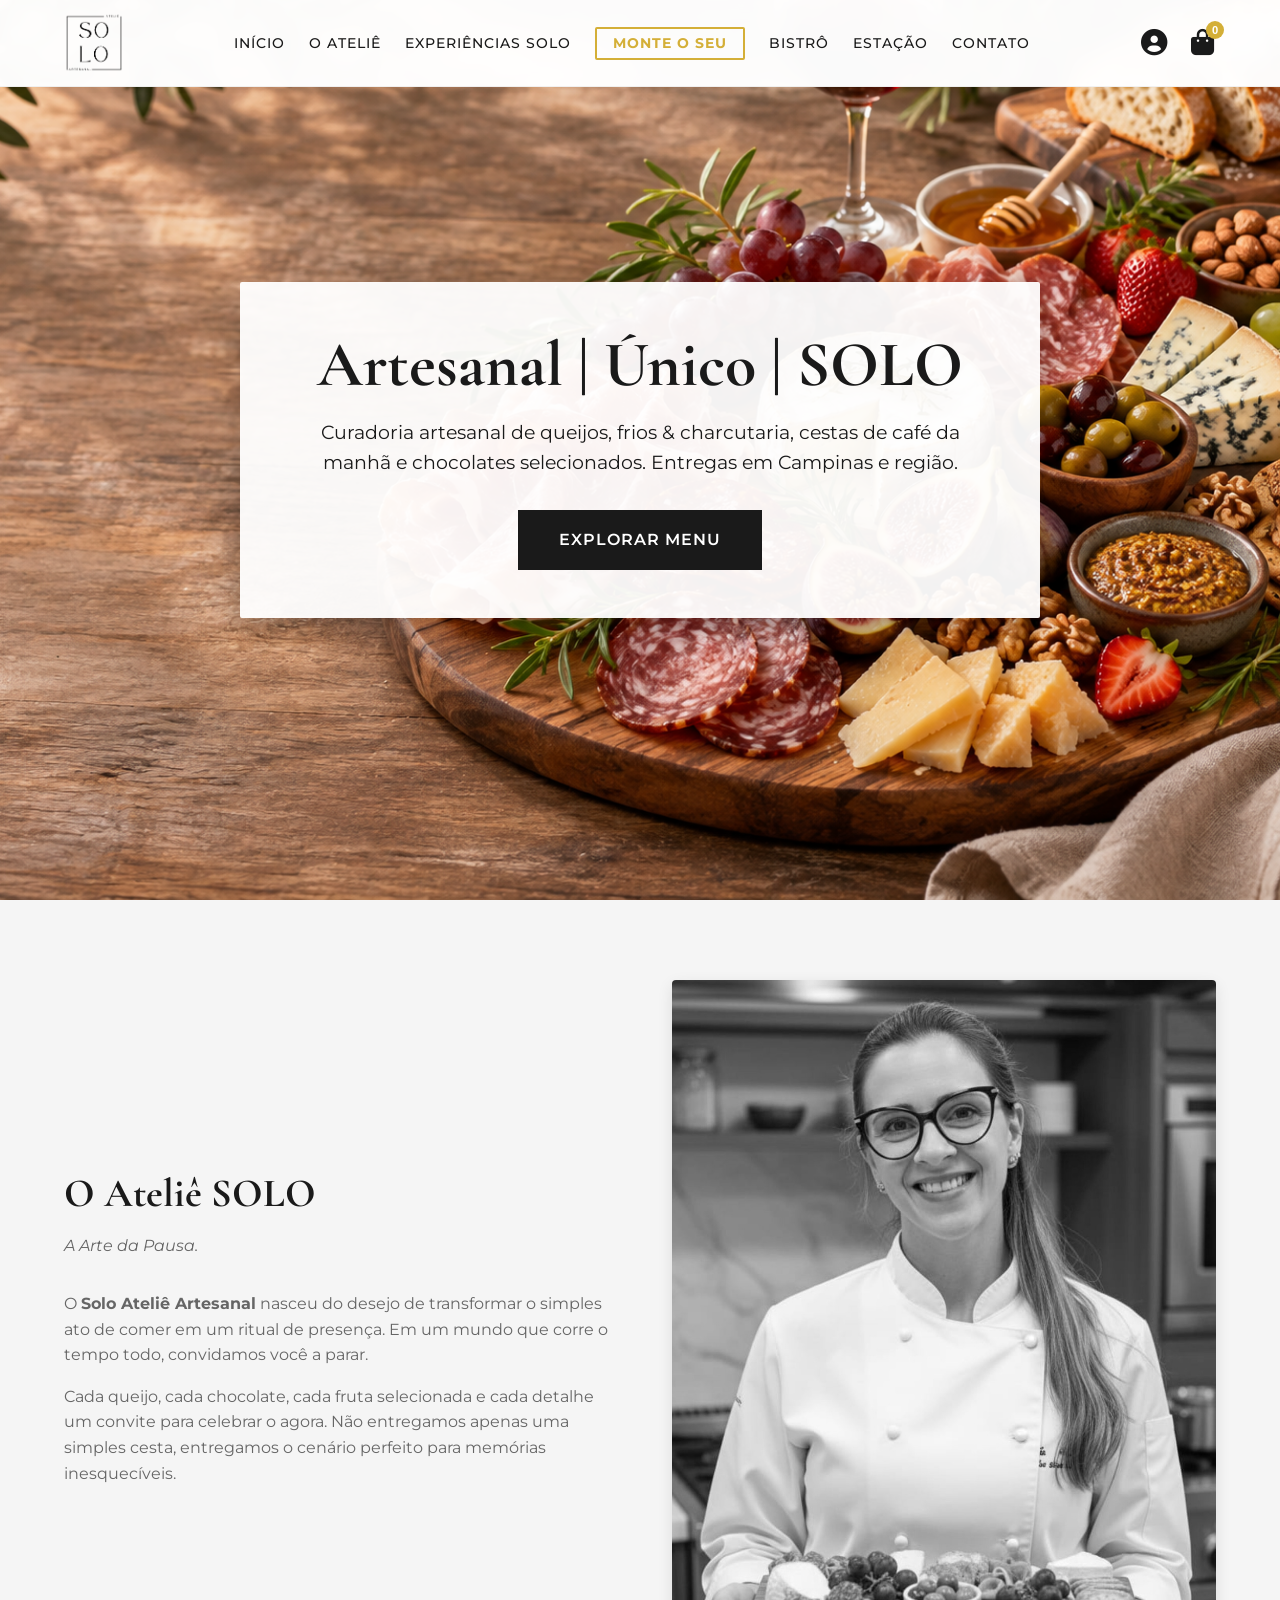
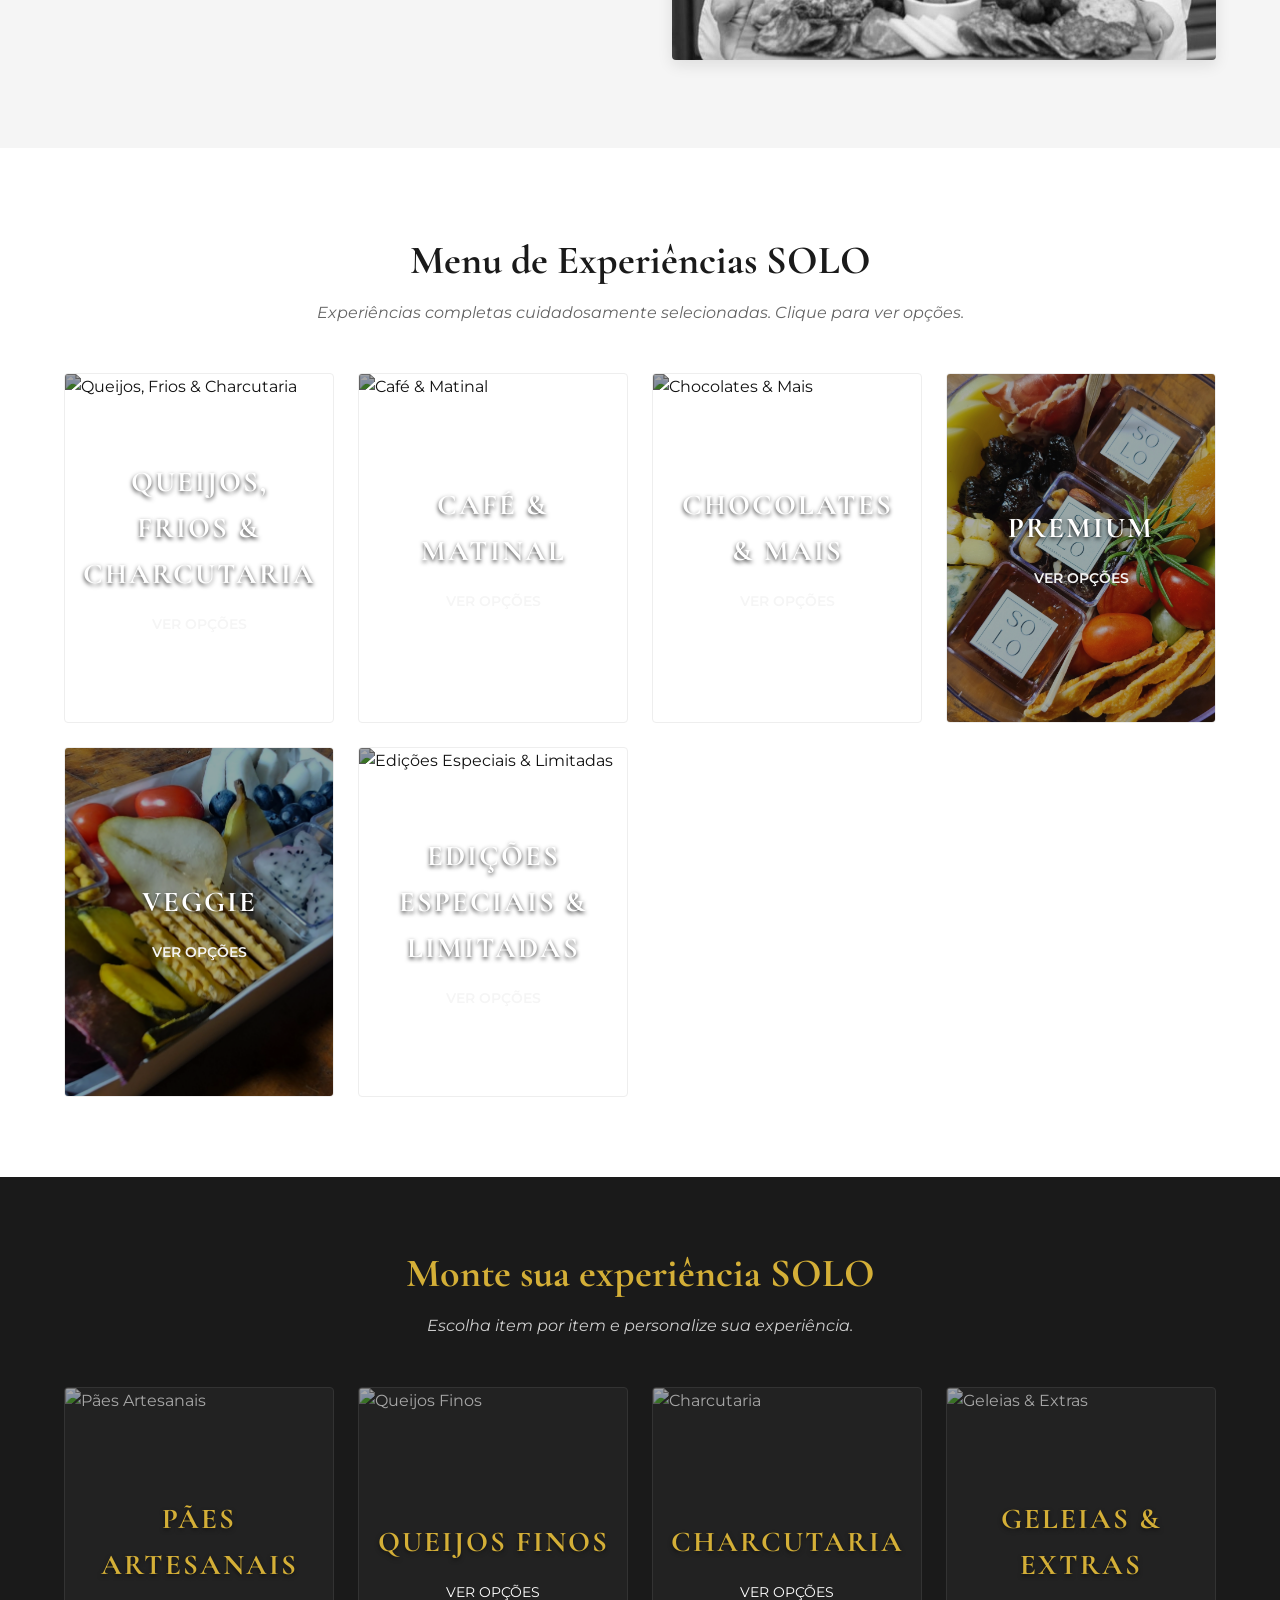
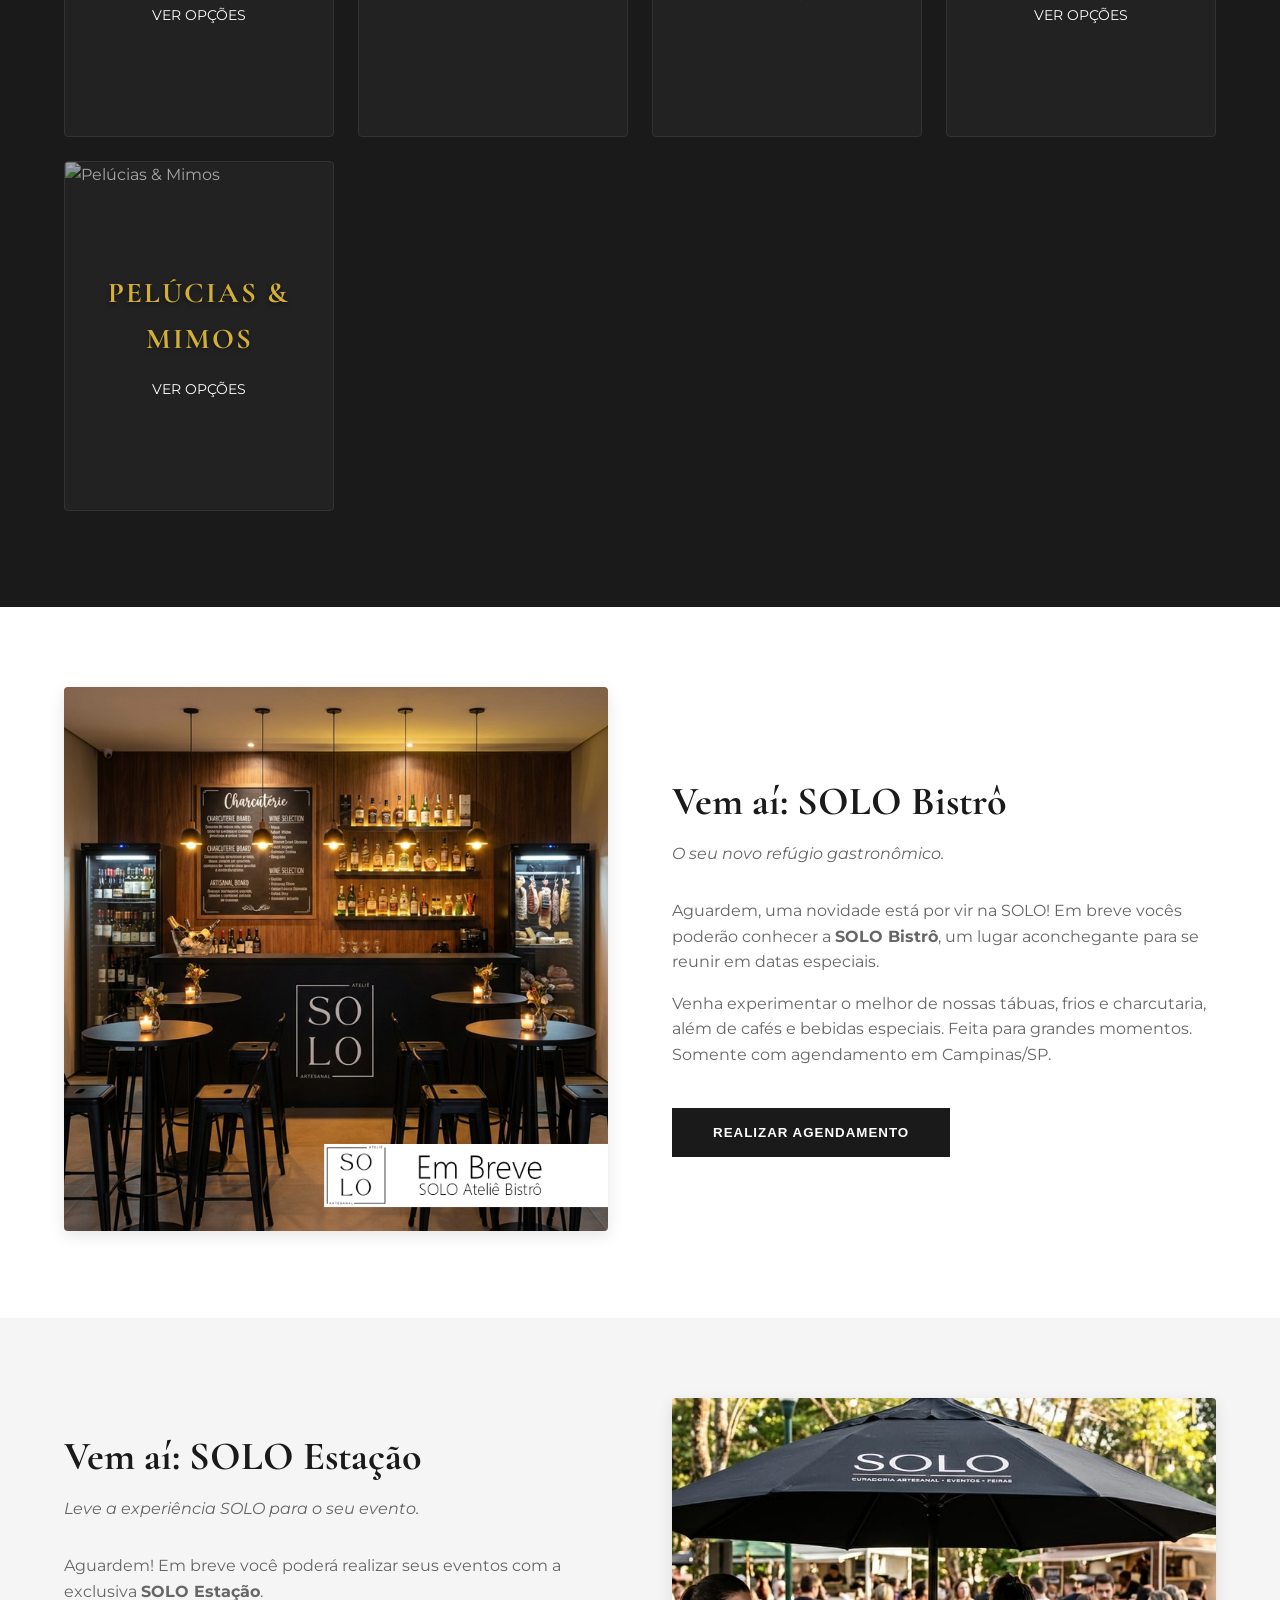
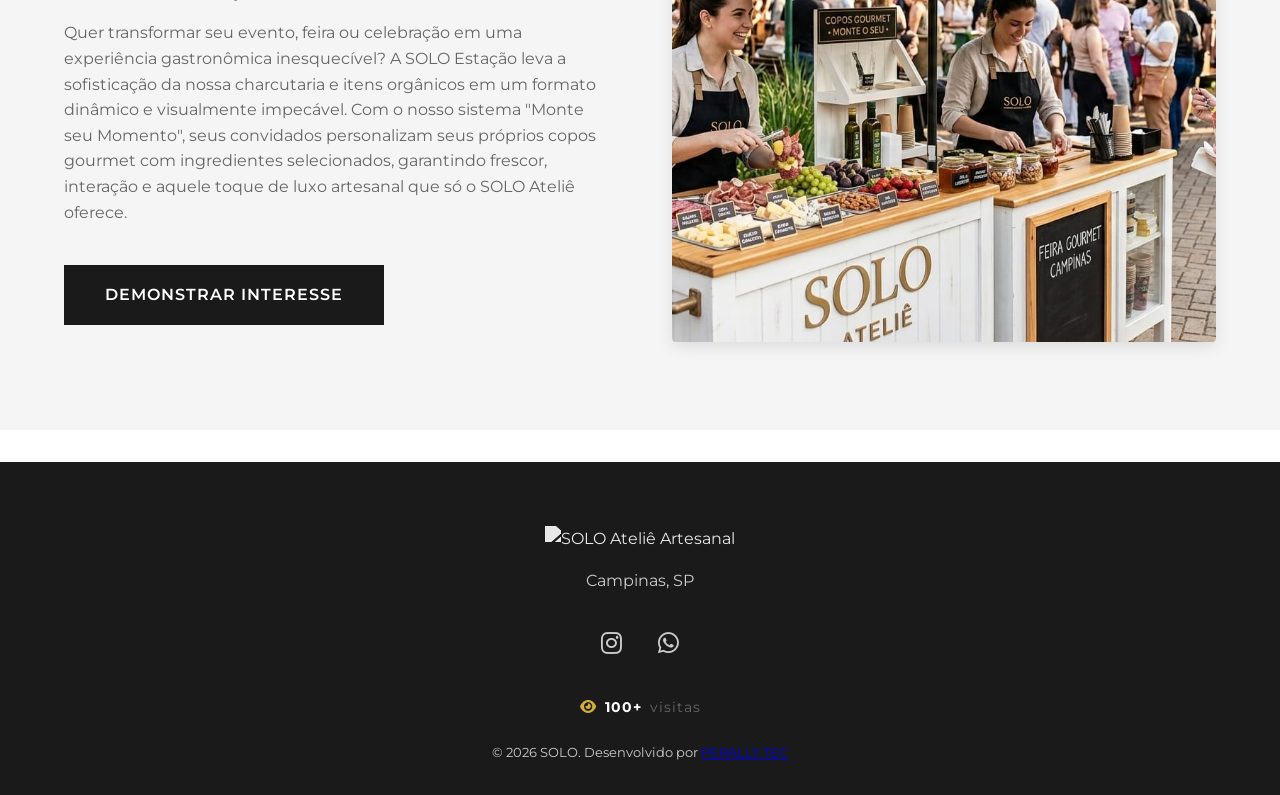
==== commit 6166eeeb: "feat(site-menu): adicionar secao dinamica no site com cards, orcamento e CRUD no painel Co-authored-" ====
--- a/index.html
+++ b/index.html
@@ -225,14 +225,38 @@
             background: var(--primary); color: white; padding: 1.5rem 0.8rem;
             z-index: 998; cursor: pointer; border-radius: 5px 0 0 5px;
             box-shadow: -2px 5px 15px rgba(0,0,0,0.2); transition: var(--transition);
+            overflow: hidden;
             writing-mode: vertical-rl; text-orientation: mixed;
             font-weight: 700; letter-spacing: 2px; font-size: 0.9rem;
+        }
+        .floating-cart-btn.is-attention {
+            background: var(--accent-gold);
+            animation: cart-pulse 1.8s ease-in-out infinite;
+        }
+        .floating-cart-btn.is-attention::after {
+            content: ""; position: absolute; top: -25%; bottom: -25%; left: -80%;
+            width: 55%; pointer-events: none; transform: skewX(-20deg);
+            background: linear-gradient(90deg, transparent, rgba(255,255,255,0.65), transparent);
+            animation: cart-shine 1.8s ease-in-out infinite;
+        }
+        @keyframes cart-pulse {
+            0%, 100% { box-shadow: -2px 5px 15px rgba(0,0,0,0.2); }
+            50% { box-shadow: -4px 5px 24px rgba(212,175,55,0.85), 0 0 18px rgba(212,175,55,0.55); }
+        }
+        @keyframes cart-shine {
+            0%, 20% { left: -80%; }
+            70%, 100% { left: 140%; }
         }
         .floating-cart-btn:hover { background: var(--accent-gold); }
         .floating-cart-btn span { 
             background: white; color: var(--primary); border-radius: 50%; 
             width: 24px; height: 24px; display: flex; align-items: center; justify-content: center;
             writing-mode: horizontal-tb; margin-bottom: 10px; font-size: 0.8rem;
+        }
+
+        @media (prefers-reduced-motion: reduce) {
+            .floating-cart-btn.is-attention,
+            .floating-cart-btn.is-attention::after { animation: none; }
         }
 
         /* --- Modals --- */
@@ -350,10 +374,153 @@
         }
         .access-counter i { color: var(--accent-gold); }
         .access-counter span { color: white; font-weight: 700; }
+
+        /* --- SEÇÃO DINÂMICA (MENU SITE) --- */
+        .custom-menu-section {
+            background-color: var(--bg-light);
+            padding: 5rem 1rem;
+        }
+        .custom-cards-grid {
+            display: grid;
+            grid-template-columns: 1fr;
+            gap: 2rem;
+            max-width: 1200px;
+            margin: 2.5rem auto 0;
+            padding: 0 1rem;
+        }
+        @media (min-width: 650px) { .custom-cards-grid { grid-template-columns: repeat(2, 1fr); } }
+        @media (min-width: 1000px) { .custom-cards-grid { grid-template-columns: repeat(3, 1fr); } }
+        .dynamic-card {
+            background: white;
+            border: 1px solid #e5e0d6;
+            border-radius: 6px;
+            overflow: hidden;
+            display: flex;
+            flex-direction: column;
+            box-shadow: 0 4px 15px rgba(0,0,0,0.04);
+            transition: var(--transition);
+        }
+        .dynamic-card:hover {
+            transform: translateY(-4px);
+            box-shadow: 0 10px 25px rgba(0,0,0,0.08);
+            border-color: var(--accent-gold);
+        }
+        .dynamic-card-media {
+            position: relative;
+            width: 100%;
+            aspect-ratio: 16/11;
+            background: #151515;
+            overflow: hidden;
+        }
+        .dynamic-card-media img {
+            width: 100%;
+            height: 100%;
+            object-fit: cover;
+            transition: transform .3s ease;
+        }
+        .dynamic-card:hover .dynamic-card-media img {
+            transform: scale(1.03);
+        }
+        .dynamic-card-dots {
+            position: absolute;
+            bottom: 8px;
+            left: 0;
+            right: 0;
+            display: flex;
+            justify-content: center;
+            gap: 6px;
+            z-index: 2;
+        }
+        .dynamic-card-dot {
+            width: 8px;
+            height: 8px;
+            border-radius: 50%;
+            background: rgba(255,255,255,0.5);
+            cursor: pointer;
+            transition: var(--transition);
+        }
+        .dynamic-card-dot.active {
+            background: var(--accent-gold);
+            transform: scale(1.2);
+        }
+        .dynamic-card-nav-btn {
+            position: absolute;
+            top: 50%;
+            transform: translateY(-50%);
+            background: rgba(0,0,0,0.45);
+            color: white;
+            border: none;
+            width: 30px;
+            height: 30px;
+            border-radius: 50%;
+            display: flex;
+            align-items: center;
+            justify-content: center;
+            cursor: pointer;
+            z-index: 2;
+            font-size: 11px;
+            transition: background .2s;
+        }
+        .dynamic-card-nav-btn:hover {
+            background: var(--accent-gold);
+        }
+        .dynamic-card-nav-btn.prev { left: 8px; }
+        .dynamic-card-nav-btn.next { right: 8px; }
+        .dynamic-card-body {
+            padding: 1.5rem;
+            display: flex;
+            flex-direction: column;
+            flex: 1;
+        }
+        .dynamic-card-body h3 {
+            font-size: 1.4rem;
+            color: var(--primary);
+            margin-bottom: 0.6rem;
+            font-family: 'Cormorant Garamond', Georgia, serif;
+            font-weight: 700;
+        }
+        .dynamic-card-body p {
+            color: var(--text-gray);
+            font-size: 0.88rem;
+            line-height: 1.6;
+            margin-bottom: 1.5rem;
+            flex: 1;
+            white-space: pre-wrap;
+        }
+        .btn-budget {
+            width: 100%;
+            text-align: center;
+            background: var(--primary);
+            color: white;
+            padding: 0.8rem 1.2rem;
+            border: 1px solid var(--primary);
+            border-radius: 4px;
+            font-weight: 600;
+            font-size: 0.85rem;
+            text-transform: uppercase;
+            letter-spacing: 1px;
+            cursor: pointer;
+            transition: var(--transition);
+        }
+        .btn-budget:hover {
+            background: var(--accent-gold);
+            border-color: var(--accent-gold);
+            color: white;
+        }
+        .budget-modal-content {
+            background: white;
+            width: 100%;
+            max-width: 580px;
+            border-radius: 6px;
+            overflow: hidden;
+            box-shadow: 0 20px 60px rgba(0,0,0,0.3);
+            position: relative;
+        }
     </style>
-  <link rel="stylesheet" href="assets/checkout.css?v=20261119-orders">
+  <link rel="stylesheet" href="assets/checkout.css?v=20261119-orders2">
   <script src="assets/config.js"></script>
   <script src="assets/checkout.js?v=20261119-orders" defer></script>
+  <script src="assets/site-menu.js?v=20261119-menu-site" defer></script>
 </head>
 <body>
 <div class="print-warning" style="display: none;">
@@ -378,6 +545,7 @@
                 <li><a href="#custom-area" class="highlight-menu">Monte o Seu</a></li>
                 <li><a href="#bistro">Bistrô</a></li>
                 <li><a href="#estacao">Estação</a></li>
+                <li id="nav-item-custom" style="display:none;"><a href="#custom-section" id="nav-link-custom">Opção</a></li>
                 <li><a href="#contact">Contato</a></li>
             </ul>
 
@@ -400,6 +568,7 @@
                 <li><a href="#custom-area" onClick="toggleMobileMenu()">Monte o Seu</a></li>
                 <li><a href="#bistro" onClick="toggleMobileMenu()">Bistrô</a></li>
                 <li><a href="#estacao" onClick="toggleMobileMenu()">Estação</a></li>
+                <li id="mobile-nav-item-custom" style="display:none;"><a href="#custom-section" id="mobile-nav-link-custom" onClick="toggleMobileMenu()">Opção</a></li>
                 <li><a href="#contact" onClick="toggleMobileMenu()">Contato</a></li>
                 <li><a href="login.html" onClick="toggleMobileMenu()">Área do painel</a></li>
             </ul>
@@ -494,11 +663,88 @@
         </div>
     </section>
 
+    <!-- SEÇÃO DINÂMICA (MENU SITE) -->
+    <section id="custom-section" class="custom-menu-section" style="display:none;">
+        <div class="container">
+            <div class="section-title">
+                <h2 id="custom-section-title">Opção</h2>
+                <p id="custom-section-subtitle">Experiências exclusivas e sob medida</p>
+            </div>
+            <div class="custom-cards-grid" id="custom-cards-container">
+                <!-- Cards renderizados dinamicamente via JS da API -->
+            </div>
+        </div>
+    </section>
+
     <div class="modal" id="categoryModal">
         <div class="category-modal-content">
             <div class="cat-modal-header">
                 <h3 id="catModalTitle">Categoria</h3>
                 <p style="color: var(--accent-gold); font-weight: 700; font-size: 0.9rem; margin-top: 5px;">Pedidos de no mínimo 48hs de antecedência.</p>
+                <button class="custom-close-btn" onClick="closeCategoryModal()">
+                    <i class="fas fa-times"></i>
+                </button>
+            </div>
+            <div class="cat-modal-body" id="catModalItems">
+                </div>
+        </div>
+    </div>
+
+    <!-- MODAL SOLICITE UM ORÇAMENTO -->
+    <div class="modal" id="budgetModal" style="display: none;">
+        <div class="category-modal-content budget-modal-content">
+            <div class="cat-modal-header">
+                <p class="eyebrow" style="color: var(--accent-gold); margin-bottom: 5px;">SOLO Ateliê Artesanal</p>
+                <h3 id="budgetModalTitle">Solicite um Orçamento</h3>
+                <p style="font-size: 0.85rem; color: #777; margin: 4px 0 0;">Preencha os dados abaixo e entraremos em contato imediatamente.</p>
+                <button class="custom-close-btn" type="button" onClick="closeBudgetModal()" aria-label="Fechar">
+                    <i class="fas fa-times"></i>
+                </button>
+            </div>
+            <div class="cat-modal-body" style="padding: 1.5rem;">
+                <form id="budgetForm" onSubmit="handleBudgetSubmit(event)">
+                    <input type="hidden" id="budgetCardId" name="card_id">
+                    <input type="hidden" id="budgetCardTitle" name="card_titulo">
+                    <div style="display: grid; gap: 12px;">
+                        <div>
+                            <label style="display:block; font-size: 0.8rem; font-weight: 700; margin-bottom: 4px; color: var(--primary);">Nome Completo *</label>
+                            <input id="budgetNome" name="nome" type="text" required maxlength="180" placeholder="Seu nome completo" style="width: 100%; padding: 10px 12px; border: 1px solid #ddd; border-radius: 4px;">
+                        </div>
+                        <div style="display: grid; grid-template-columns: 1fr 1fr; gap: 12px;">
+                            <div>
+                                <label style="display:block; font-size: 0.8rem; font-weight: 700; margin-bottom: 4px; color: var(--primary);">E-mail *</label>
+                                <input id="budgetEmail" name="email" type="email" required maxlength="254" placeholder="seu@email.com" style="width: 100%; padding: 10px 12px; border: 1px solid #ddd; border-radius: 4px;">
+                            </div>
+                            <div>
+                                <label style="display:block; font-size: 0.8rem; font-weight: 700; margin-bottom: 4px; color: var(--primary);">WhatsApp com DDD *</label>
+                                <input id="budgetWhatsapp" name="whatsapp" type="tel" required maxlength="20" placeholder="(19) 99999-9999" style="width: 100%; padding: 10px 12px; border: 1px solid #ddd; border-radius: 4px;">
+                            </div>
+                        </div>
+                        <div style="display: grid; grid-template-columns: 1fr 1fr 1fr; gap: 12px;">
+                            <div>
+                                <label style="display:block; font-size: 0.8rem; font-weight: 700; margin-bottom: 4px; color: var(--primary);">Cidade / Local</label>
+                                <input id="budgetCidade" name="cidade" type="text" maxlength="100" placeholder="Ex: Campinas" style="width: 100%; padding: 10px 12px; border: 1px solid #ddd; border-radius: 4px;">
+                            </div>
+                            <div>
+                                <label style="display:block; font-size: 0.8rem; font-weight: 700; margin-bottom: 4px; color: var(--primary);">Data Prevista</label>
+                                <input id="budgetData" name="data_evento" type="date" style="width: 100%; padding: 10px 12px; border: 1px solid #ddd; border-radius: 4px;">
+                            </div>
+                            <div>
+                                <label style="display:block; font-size: 0.8rem; font-weight: 700; margin-bottom: 4px; color: var(--primary);">Nº de Convidados</label>
+                                <input id="budgetConvidados" name="convidados" type="text" maxlength="30" placeholder="Ex: 50 pessoas" style="width: 100%; padding: 10px 12px; border: 1px solid #ddd; border-radius: 4px;">
+                            </div>
+                        </div>
+                        <div>
+                            <label style="display:block; font-size: 0.8rem; font-weight: 700; margin-bottom: 4px; color: var(--primary);">Detalhes / Observações</label>
+                            <textarea id="budgetObs" name="observacoes" rows="3" maxlength="2000" placeholder="Conte-nos um pouco sobre a sua ideia, preferências ou dúvidas..." style="width: 100%; padding: 10px 12px; border: 1px solid #ddd; border-radius: 4px; font-family: inherit;"></textarea>
+                        </div>
+                        <p id="budgetStatusMsg" style="min-height: 18px; margin: 0; font-size: 0.85rem;"></p>
+                        <button id="budgetSubmitBtn" type="submit" class="btn" style="width: 100%; margin-top: 6px;">Enviar Solicitação</button>
+                    </div>
+                </form>
+            </div>
+        </div>
+    </div>
                 <button class="custom-close-btn" onClick="closeCategoryModal()">
                     <i class="fas fa-times"></i>
                 </button>
@@ -988,6 +1234,9 @@
 
             renderCategoryItems(); 
             renderCart();          
+            if (change > 0 && !document.getElementById('cartSidebar').classList.contains('open')) {
+                document.getElementById('floatingCart').classList.add('is-attention');
+            }
             showToast("Carrinho atualizado!");
         }
 
@@ -1147,7 +1396,11 @@
         }
 
         // --- UI GERAIS ---
-        function toggleCart() { document.getElementById('cartSidebar').classList.toggle('open'); }
+        function toggleCart() {
+            const cartSidebar = document.getElementById('cartSidebar');
+            const isOpen = cartSidebar.classList.toggle('open');
+            if (isOpen) document.getElementById('floatingCart').classList.remove('is-attention');
+        }
         function toggleMobileMenu() { document.getElementById('mobileNav').classList.toggle('active'); }
 
         window.onscroll = function() {
--- a/assets/checkout.css
+++ b/assets/checkout.css
@@ -1,4 +1,4 @@
-.order-progress { width:min(470px,calc(100vw - 32px)); border:1px solid #e3dac5; border-radius:18px; padding:32px; text-align:center; color:#25211b; box-shadow:0 20px 80px #0005; }
+.order-progress { margin:auto; width:min(470px,calc(100vw - 32px)); border:1px solid #e3dac5; border-radius:18px; padding:32px; text-align:center; color:#25211b; box-shadow:0 20px 80px #0005; }
 .order-progress::backdrop { background:#0009; backdrop-filter:blur(4px); }
 .order-progress h2 { margin:10px 0 16px; font-family:'Cormorant Garamond',Georgia,serif; font-size:30px; }
 .order-kicker { color:#9e7c22; font-size:10px; letter-spacing:.2em; font-weight:700; }
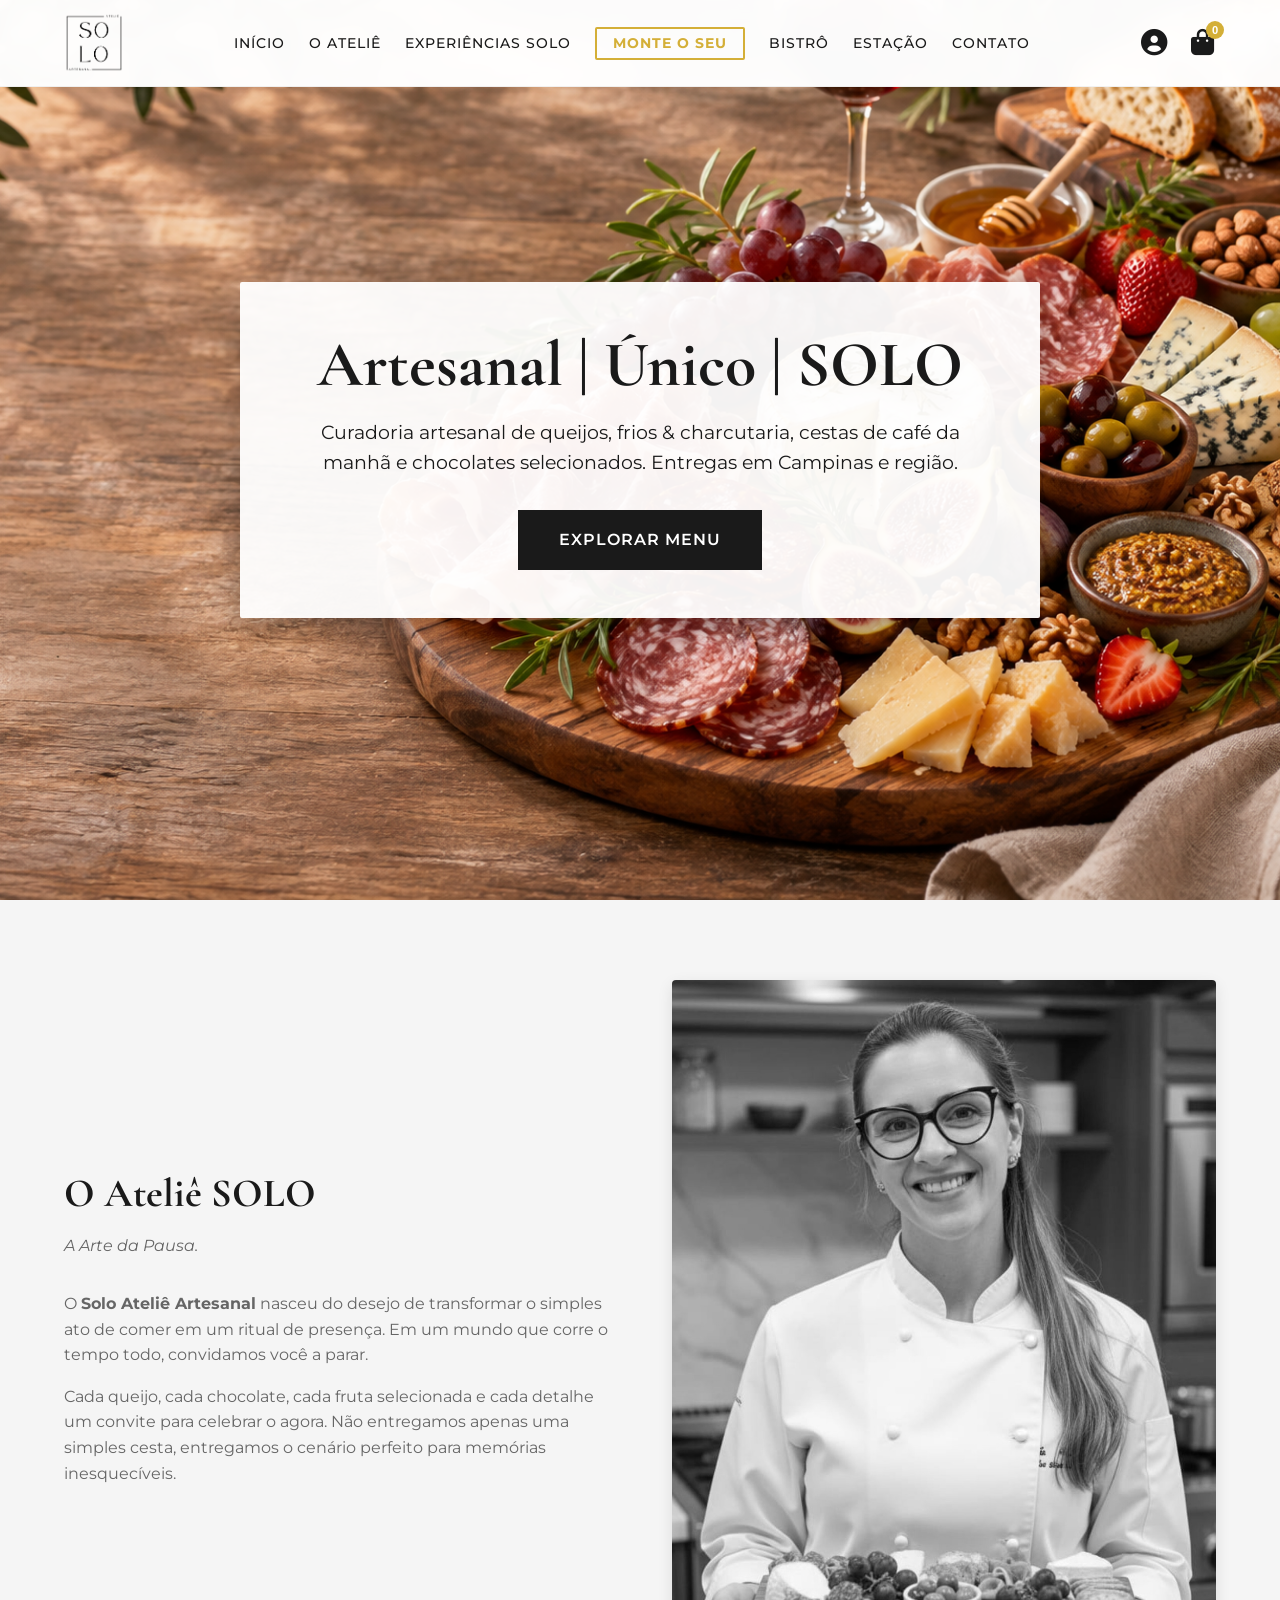
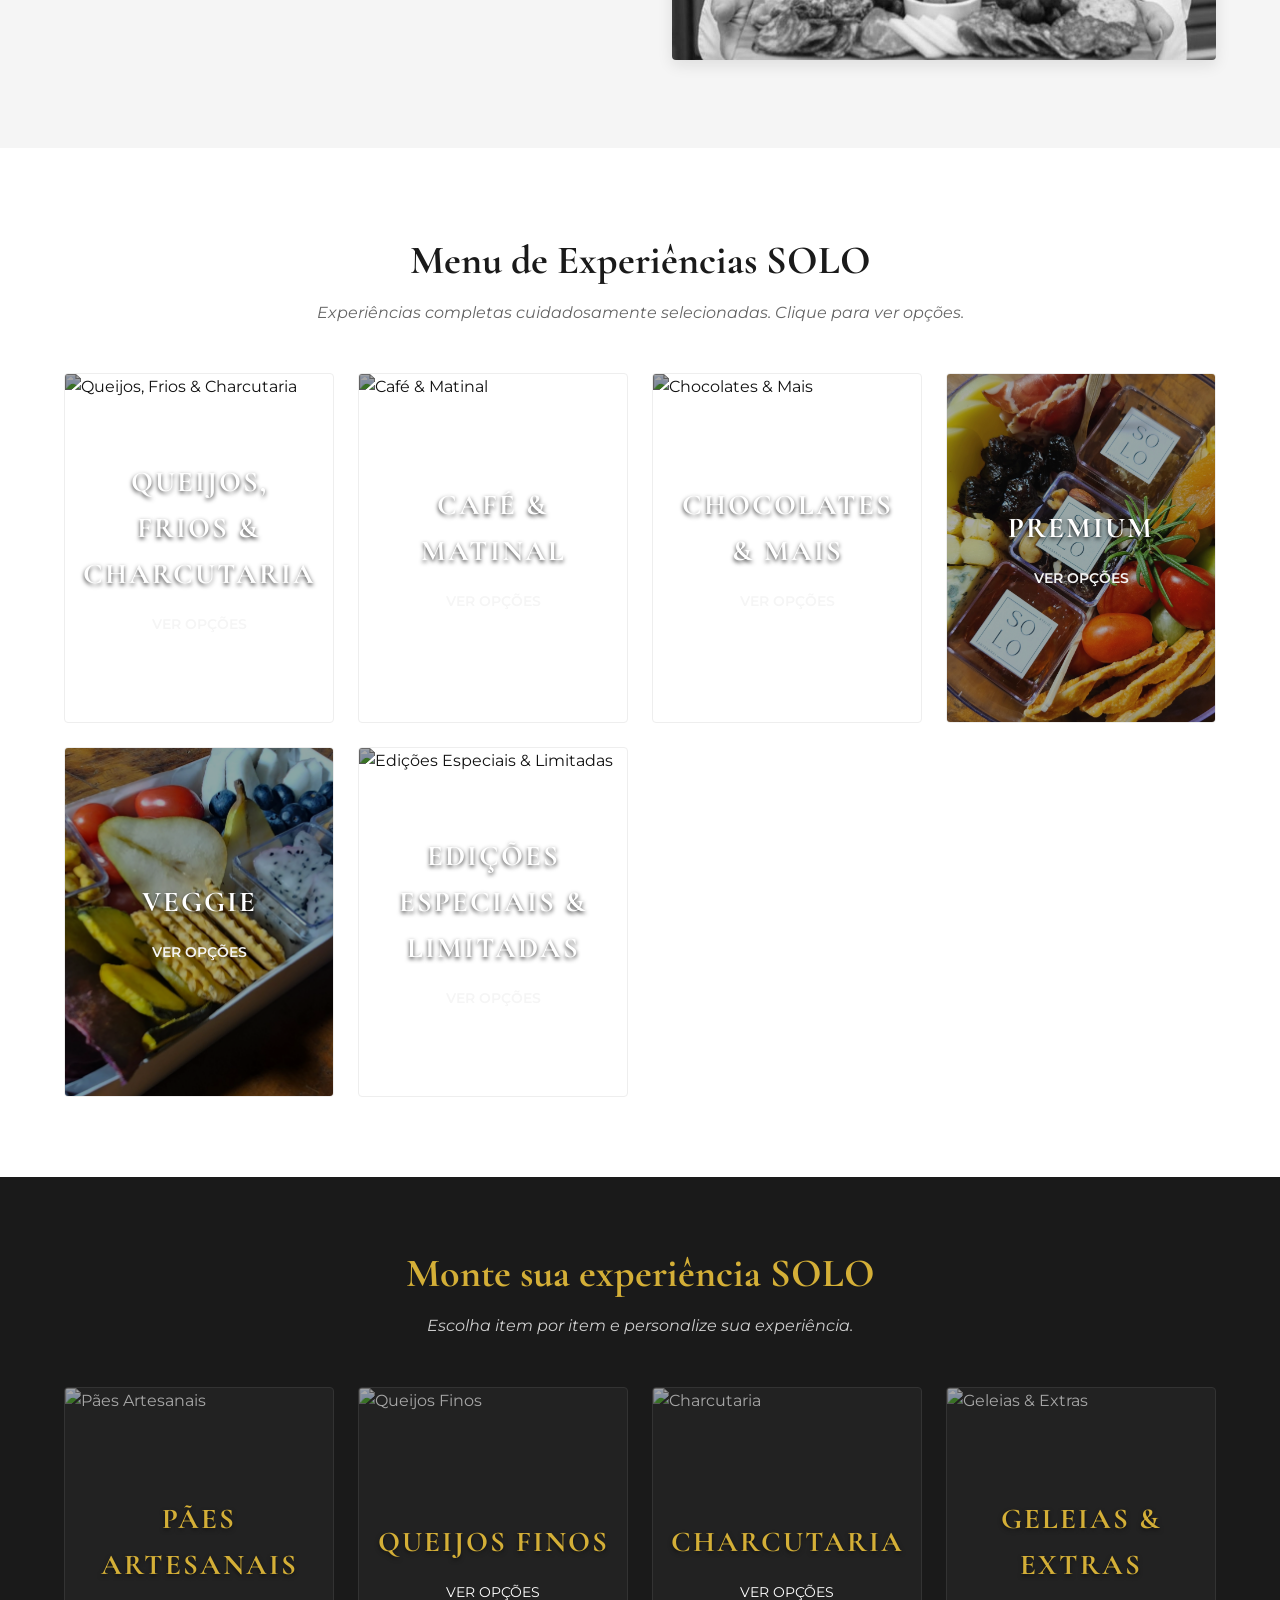
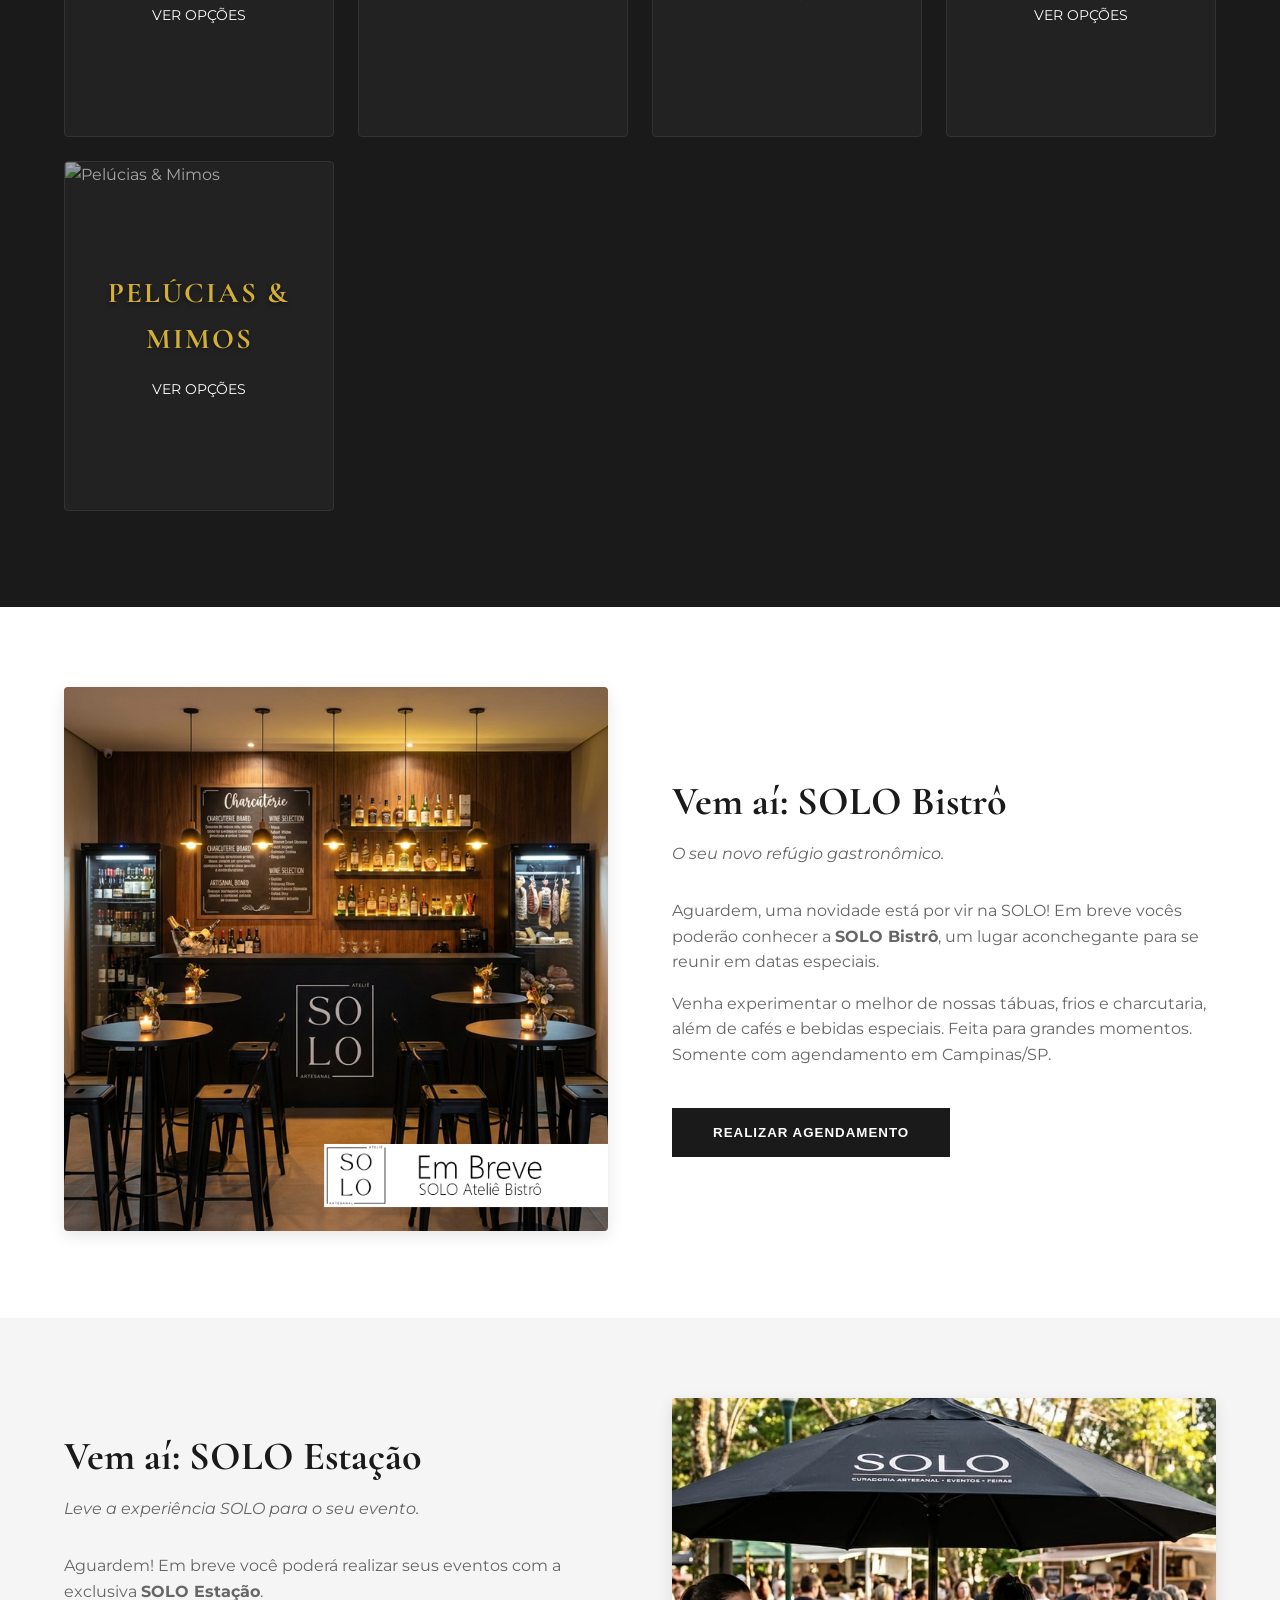
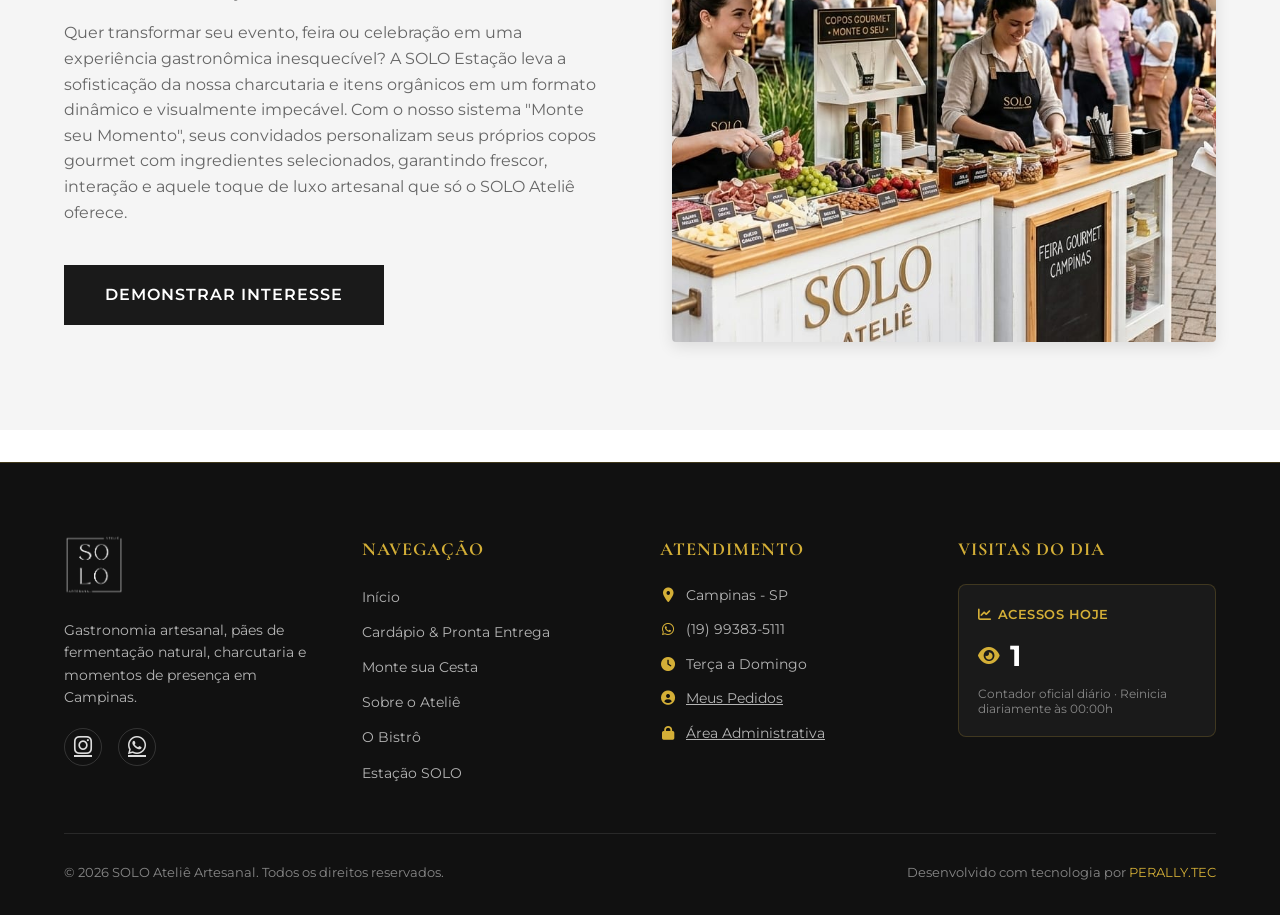
==== commit 60044af0: "feat(site): banner mobile, rodape em colunas, logo local e contador diario de visitas - Exibicao gar" ====
--- a/index.html
+++ b/index.html
@@ -72,9 +72,18 @@
         /* --- Hero --- */
         .hero { 
             height: 100vh; 
-            background: url('bgground.png');
-            background-size: cover; background-position: center; background-attachment: fixed;
+            min-height: 520px;
+            background-image: url('bgground.png');
+            background-size: cover;
+            background-position: center center;
+            background-repeat: no-repeat;
+            background-attachment: scroll;
             display: flex; align-items: center; justify-content: center; text-align: center; padding: 0 1rem; 
+        }
+        @media (min-width: 769px) {
+            .hero {
+                background-attachment: fixed;
+            }
         }
         .hero-content { 
             max-width: 800px; animation: fadeUp 1s ease-out; background: rgba(255, 255, 255, 0.95);
@@ -316,13 +325,168 @@
         .clear-btn:hover { background: var(--danger); color: white; }
 
         /* --- Footer --- */
-        footer { background: var(--primary); padding: 4rem 5% 2rem; color: white; text-align: center; }
-        .footer-logo-container { margin-bottom: 1rem; display: inline-block; }
-        .footer-logo-img { height: 60px; filter: brightness(0) invert(1); opacity: 0.9; }
-        .socials { margin: 2rem 0; }
-        .socials a { color: #ccc; font-size: 1.5rem; margin: 0 1rem; transition: var(--transition); }
-        .socials a:hover { color: var(--accent-gold); }
-        footer p { color: #ccc; }
+        footer {
+            background: #111111;
+            padding: 4.5rem 5% 2rem;
+            color: white;
+            border-top: 1px solid rgba(212, 175, 55, 0.25);
+        }
+        .footer-grid {
+            display: grid;
+            grid-template-columns: repeat(auto-fit, minmax(220px, 1fr));
+            gap: 2.5rem;
+            max-width: 1200px;
+            margin: 0 auto 3rem;
+            text-align: left;
+        }
+        .footer-col h4 {
+            color: var(--accent-gold);
+            font-size: 1.15rem;
+            margin-bottom: 1.2rem;
+            text-transform: uppercase;
+            letter-spacing: 1px;
+            font-family: 'Cormorant Garamond', Georgia, serif;
+            font-weight: 700;
+        }
+        .footer-logo-container {
+            margin-bottom: 1rem;
+            display: inline-block;
+        }
+        .footer-logo-img {
+            height: 60px;
+            width: auto;
+            filter: brightness(0) invert(1);
+            opacity: 0.95;
+            display: block;
+        }
+        .footer-col p {
+            color: #b5b5b5;
+            font-size: 0.88rem;
+            line-height: 1.6;
+            margin-bottom: 0.8rem;
+        }
+        .footer-links {
+            list-style: none;
+            padding: 0;
+            margin: 0;
+            display: flex;
+            flex-direction: column;
+            gap: 0.6rem;
+        }
+        .footer-links a {
+            color: #b5b5b5;
+            text-decoration: none;
+            font-size: 0.88rem;
+            transition: var(--transition);
+            display: inline-flex;
+            align-items: center;
+            gap: 6px;
+        }
+        .footer-links a:hover {
+            color: var(--accent-gold);
+            transform: translateX(3px);
+        }
+        .footer-contact-list {
+            list-style: none;
+            padding: 0;
+            margin: 0;
+            display: flex;
+            flex-direction: column;
+            gap: 0.75rem;
+            font-size: 0.88rem;
+            color: #b5b5b5;
+        }
+        .footer-contact-list li {
+            display: flex;
+            align-items: center;
+            gap: 10px;
+        }
+        .footer-contact-list i {
+            color: var(--accent-gold);
+            width: 16px;
+            text-align: center;
+        }
+        .socials {
+            display: flex;
+            gap: 1rem;
+            margin-top: 1.2rem;
+        }
+        .socials a {
+            color: #ddd;
+            font-size: 1.3rem;
+            width: 38px;
+            height: 38px;
+            border-radius: 50%;
+            border: 1px solid rgba(255,255,255,0.15);
+            display: inline-flex;
+            align-items: center;
+            justify-content: center;
+            transition: var(--transition);
+        }
+        .socials a:hover {
+            color: var(--primary);
+            background: var(--accent-gold);
+            border-color: var(--accent-gold);
+            transform: translateY(-2px);
+        }
+        .footer-counter-card {
+            background: rgba(255, 255, 255, 0.04);
+            border: 1px solid rgba(212, 175, 55, 0.2);
+            border-radius: 8px;
+            padding: 1.2rem;
+            display: flex;
+            flex-direction: column;
+            gap: 0.5rem;
+        }
+        .footer-counter-card .counter-label {
+            font-size: 0.82rem;
+            color: var(--accent-gold);
+            font-weight: 600;
+            text-transform: uppercase;
+            letter-spacing: 0.5px;
+            display: flex;
+            align-items: center;
+            gap: 6px;
+        }
+        .footer-counter-card .counter-value {
+            font-size: 1.8rem;
+            font-weight: 700;
+            color: #fff;
+            display: flex;
+            align-items: center;
+            gap: 10px;
+            font-family: 'Montserrat', sans-serif;
+        }
+        .footer-counter-card .counter-value i {
+            font-size: 1.2rem;
+            color: var(--accent-gold);
+        }
+        .footer-counter-card .counter-reset {
+            font-size: 0.72rem;
+            color: #888;
+            line-height: 1.3;
+        }
+        .footer-bottom {
+            border-top: 1px solid rgba(255, 255, 255, 0.1);
+            padding-top: 1.8rem;
+            display: flex;
+            flex-wrap: wrap;
+            justify-content: space-between;
+            align-items: center;
+            gap: 1rem;
+            max-width: 1200px;
+            margin: 0 auto;
+            font-size: 0.8rem;
+            color: #888;
+        }
+        .footer-bottom a {
+            color: var(--accent-gold);
+            text-decoration: none;
+            transition: var(--transition);
+        }
+        .footer-bottom a:hover {
+            text-decoration: underline;
+        }
 
         /* --- Scroll Top --- */
         #scrollTopBtn { display: none; position: fixed; bottom: 30px; right: 30px; z-index: 999; border: none; outline: none; background-color: var(--accent-gold); color: white; cursor: pointer; padding: 15px; border-radius: 50%; font-size: 18px; box-shadow: 0 4px 10px rgba(0,0,0,0.2); transition: var(--transition); }
@@ -330,7 +494,14 @@
 
         /* --- Responsive --- */
         @media (max-width: 768px) {
-            .hero h1 { font-size: 2.5rem; }
+            .hero {
+                background-attachment: scroll !important;
+                background-position: center center !important;
+                background-size: cover !important;
+                background-repeat: no-repeat !important;
+            }
+            .hero h1 { font-size: 2.3rem; }
+            .hero-content { padding: 2rem 1.2rem; }
             .nav-links { display: none; } 
             .mobile-menu-btn { display: block; }
             .about-grid, .bistro-grid { grid-template-columns: 1fr; }
@@ -341,6 +512,21 @@
             .delivery-options { flex-direction: column; gap: 0.5rem; }
             .bistro-grid { display: flex; flex-direction: column-reverse; } 
             .lightbox-content { width: 90%; } 
+            .footer-grid {
+                grid-template-columns: 1fr;
+                gap: 2rem;
+                text-align: center;
+            }
+            .footer-links, .footer-contact-list {
+                align-items: center;
+            }
+            .socials {
+                justify-content: center;
+            }
+            .footer-bottom {
+                flex-direction: column;
+                text-align: center;
+            }
         }
         @keyframes fadeUp { from { opacity: 0; transform: translateY(20px); } to { opacity: 1; transform: translateY(0); } }
         @keyframes fadeIn { from { opacity: 0; } to { opacity: 1; } }
@@ -524,7 +710,7 @@
 </head>
 <body>
 <div class="print-warning" style="display: none;">
-        <img src="https://ssgmoradadecaboclos.kinghost.net/SOLO/1.png" alt="SOLO Logo">
+        <img src="1.png" alt="SOLO Ateliê Artesanal Logo">
         <h2>Conteúdo Exclusivo<br>SOLO ATELIÊ ARTESANAL</h2>
     </div>
     
@@ -755,21 +941,55 @@
     </div>
 
 <footer id="contact">
-        <div class="footer-logo-container">
-             <img src="https://ssgmoradadecaboclos.kinghost.net/SOLO/1.png" alt="SOLO Ateliê Artesanal" class="footer-logo-img">
-        </div>
-        <p>Campinas, SP</p>
-        <div class="socials">
-            <a href="https://www.instagram.com/solo.atelieartesanal/"><i class="fab fa-instagram"></i></a>
-            <a href="https://wa.me/5519993835111?text=Ol%C3%A1%2C%20vim%20atrav%C3%A9s%20do%20Site%20da%20SOLO%20Ateli%C3%AA%20Artesanal%2C%20e%20gostaria%20de%20algumas%20informa%C3%A7%C3%B5es" target="_blank">
-    <i class="fab fa-whatsapp"></i></a>
-        </div>
-
-        <div class="access-counter">
-            <i class="fas fa-eye"></i> <span id="visits">...</span> visitas
-        </div>
-
-        <p style="font-size: 0.8rem;">&copy; 2026 SOLO. Desenvolvido por <a href="https://perally.com.br/">PERALLY.TEC</a></p>
+        <div class="footer-grid">
+            <div class="footer-col">
+                <div class="footer-logo-container">
+                    <img src="1.png" alt="SOLO Ateliê Artesanal" class="footer-logo-img">
+                </div>
+                <p>Gastronomia artesanal, pães de fermentação natural, charcutaria e momentos de presença em Campinas.</p>
+                <div class="socials">
+                    <a href="https://www.instagram.com/solo.atelieartesanal/" target="_blank" rel="noopener" aria-label="Instagram"><i class="fab fa-instagram"></i></a>
+                    <a href="https://wa.me/5519993835111?text=Ol%C3%A1%2C%20vim%20atrav%C3%A9s%20do%20Site%20da%20SOLO%20Ateli%C3%AA%20Artesanal%2C%20e%20gostaria%20de%20algumas%20informa%C3%A7%C3%B5es" target="_blank" rel="noopener" aria-label="WhatsApp"><i class="fab fa-whatsapp"></i></a>
+                </div>
+            </div>
+
+            <div class="footer-col">
+                <h4>Navegação</h4>
+                <ul class="footer-links">
+                    <li><a href="#home">Início</a></li>
+                    <li><a href="#menu">Cardápio & Pronta Entrega</a></li>
+                    <li><a href="#kits-area">Monte sua Cesta</a></li>
+                    <li><a href="#about">Sobre o Ateliê</a></li>
+                    <li><a href="#bistro">O Bistrô</a></li>
+                    <li><a href="#estacao">Estação SOLO</a></li>
+                </ul>
+            </div>
+
+            <div class="footer-col">
+                <h4>Atendimento</h4>
+                <ul class="footer-contact-list">
+                    <li><i class="fas fa-map-marker-alt"></i> Campinas - SP</li>
+                    <li><i class="fab fa-whatsapp"></i> (19) 99383-5111</li>
+                    <li><i class="fas fa-clock"></i> Terça a Domingo</li>
+                    <li><i class="fas fa-user-circle"></i> <a href="cliente/pedidos.html" style="color: inherit; text-decoration: underline;">Meus Pedidos</a></li>
+                    <li><i class="fas fa-lock"></i> <a href="admin/dashboard.html" style="color: inherit; text-decoration: underline;">Área Administrativa</a></li>
+                </ul>
+            </div>
+
+            <div class="footer-col">
+                <h4>Visitas do Dia</h4>
+                <div class="footer-counter-card">
+                    <span class="counter-label"><i class="fas fa-chart-line"></i> Acessos Hoje</span>
+                    <span class="counter-value"><i class="fas fa-eye"></i> <span id="visits">...</span></span>
+                    <small class="counter-reset">Contador oficial diário · Reinicia diariamente às 00:00h</small>
+                </div>
+            </div>
+        </div>
+
+        <div class="footer-bottom">
+            <span>&copy; 2026 SOLO Ateliê Artesanal. Todos os direitos reservados.</span>
+            <span>Desenvolvido com tecnologia por <a href="https://perally.com.br/" target="_blank" rel="noopener">PERALLY.TEC</a></span>
+        </div>
     </footer>
 
     <button onClick="topFunction()" id="scrollTopBtn" title="Voltar ao topo"><i class="fas fa-arrow-up"></i></button>
@@ -847,6 +1067,30 @@
                 <input type="text" id="clientCep" placeholder="00000-000">
             </div>
 
+            <div class="form-group" id="couponGroup">
+                <label for="clientCoupon">Cupom de Desconto (Opcional)</label>
+                <div style="display: flex; gap: 8px;">
+                    <input type="text" id="clientCoupon" placeholder="Insira seu cupom" style="text-transform: uppercase; letter-spacing: 1px; font-weight: 600;">
+                    <button type="button" id="btnApplyCoupon" onClick="applyCoupon()" class="btn" style="padding: 0.6rem 1.2rem; font-size: 0.85rem; text-transform: uppercase; white-space: nowrap;">Aplicar</button>
+                </div>
+                <div id="couponFeedback" style="margin-top: 6px; font-size: 0.85rem; min-height: 18px;"></div>
+            </div>
+
+            <div class="form-group" id="checkoutOrderSummary" style="background: #fbfaf7; border: 1px solid #e5e0d6; border-radius: 6px; padding: 12px; margin-bottom: 12px;">
+                <div style="display: flex; justify-content: space-between; font-size: 0.85rem; color: #666; margin-bottom: 4px;">
+                    <span>Subtotal:</span>
+                    <span id="summarySubtotal">R$ 0,00</span>
+                </div>
+                <div id="summaryCouponRow" style="display: none; justify-content: space-between; font-size: 0.85rem; color: var(--success); margin-bottom: 4px; font-weight: 600;">
+                    <span id="summaryCouponLabel">Desconto Cupom:</span>
+                    <span id="summaryCouponDiscount">- R$ 0,00</span>
+                </div>
+                <div style="display: flex; justify-content: space-between; font-size: 1rem; font-weight: 700; color: var(--primary); border-top: 1px solid #e5e0d6; padding-top: 6px; margin-top: 4px;">
+                    <span>Total a Pagar:</span>
+                    <span id="summaryTotal">R$ 0,00</span>
+                </div>
+            </div>
+
             <div class="form-group">
                 <label>Observações (Opcional)</label>
                 <textarea id="clientObs" maxlength="2000" placeholder="Ex: Tirar a pimenta, embalar para presente..."></textarea>
@@ -925,7 +1169,7 @@
                 <i class="fas fa-times"></i>
             </button>
             
-            <img src="https://ssgmoradadecaboclos.kinghost.net/SOLO/1.png" alt="SOLO Logo" style="height: 80px; margin-bottom: 1.5rem;">
+            <img src="1.png" alt="SOLO Ateliê Artesanal Logo" style="height: 80px; margin-bottom: 1.5rem;">
             
             <h3 style="color: var(--primary); font-family: 'Cormorant Garamond', serif; font-size: 1.8rem; line-height: 1.2;">Conteúdo Exclusivo</h3>
             <h2 style="color: var(--accent-gold); margin-top: 0.5rem; font-size: 1.2rem; letter-spacing: 2px;">SOLO ATELIÊ ARTESANAL</h2>
@@ -1317,6 +1561,73 @@
             }
         }
 
+        let appliedCoupon = null;
+
+        function updateCheckoutSummary() {
+            const subtotal = cart.reduce((acc, item) => acc + (item.price * item.qtd), 0);
+            const discount = appliedCoupon ? Math.min(subtotal, Number(appliedCoupon.desconto_valor || 0)) : 0;
+            const finalTotal = Math.max(0, subtotal - discount);
+
+            const formatBrl = v => 'R$ ' + v.toFixed(2).replace('.', ',');
+            const subEl = document.getElementById('summarySubtotal');
+            const discRow = document.getElementById('summaryCouponRow');
+            const discEl = document.getElementById('summaryCouponDiscount');
+            const totEl = document.getElementById('summaryTotal');
+
+            if (subEl) subEl.textContent = formatBrl(subtotal);
+            if (discRow && discEl) {
+                if (discount > 0) {
+                    discRow.style.display = 'flex';
+                    discEl.textContent = '- ' + formatBrl(discount);
+                } else {
+                    discRow.style.display = 'none';
+                }
+            }
+            if (totEl) totEl.textContent = formatBrl(finalTotal);
+        }
+
+        async function applyCoupon() {
+            const input = document.getElementById('clientCoupon');
+            const btn = document.getElementById('btnApplyCoupon');
+            const feedback = document.getElementById('couponFeedback');
+            const code = (input?.value || '').trim().toUpperCase();
+            if (!code) {
+                if (feedback) { feedback.textContent = 'Informe o código do cupom.'; feedback.style.color = 'var(--danger)'; }
+                return;
+            }
+            if (btn) btn.disabled = true;
+            if (feedback) {
+                feedback.textContent = 'Validando cupom…';
+                feedback.style.color = 'var(--accent-gold)';
+            }
+
+            const subtotal = cart.reduce((sum, item) => sum + (item.price * item.qtd), 0);
+            try {
+                const res = await fetch(window.SOLO_API_URL, {
+                    method: 'POST',
+                    headers: {'Content-Type': 'text/plain;charset=utf-8'},
+                    body: JSON.stringify({ action: 'validateCoupon', codigo: code, subtotal })
+                });
+                const result = await res.json();
+                if (!result.ok) throw new Error(result.message || 'Cupom inválido.');
+                appliedCoupon = result.data;
+                if (feedback) {
+                    feedback.textContent = 'Cupom ' + appliedCoupon.codigo + ' aplicado! Desconto de R$ ' + Number(appliedCoupon.desconto_valor).toFixed(2).replace('.', ',');
+                    feedback.style.color = 'var(--success)';
+                }
+                updateCheckoutSummary();
+            } catch (err) {
+                appliedCoupon = null;
+                if (feedback) {
+                    feedback.textContent = err.message;
+                    feedback.style.color = 'var(--danger)';
+                }
+                updateCheckoutSummary();
+            } finally {
+                if (btn) btn.disabled = false;
+            }
+        }
+
         function openCheckoutModal() {
             if (cart.length === 0) return alert("Seu carrinho está vazio!");
             
@@ -1327,6 +1638,13 @@
                 document.getElementById('cartSidebar').classList.remove('open');
                 return;
             }
+
+            appliedCoupon = null;
+            const couponInput = document.getElementById('clientCoupon');
+            if (couponInput) couponInput.value = '';
+            const couponFeedback = document.getElementById('couponFeedback');
+            if (couponFeedback) { couponFeedback.textContent = ''; couponFeedback.style.color = ''; }
+            updateCheckoutSummary();
 
             document.getElementById('checkoutModal').style.display = 'flex';
             document.getElementById('cartSidebar').classList.remove('open');
@@ -1344,8 +1662,9 @@
                 endereco:document.getElementById('clientEndereco')?.value || '',
                 cep:document.getElementById('clientCep').value,
                 observacoes:document.getElementById('clientObs').value,
+                cupom_codigo: appliedCoupon ? appliedCoupon.codigo : '',
                 itens:cart.map(item => ({id:item.id,quantidade:item.qtd}))
-            }, () => { cart=[];renderCart();closeCheckoutModal(); });
+            }, () => { cart=[];appliedCoupon=null;renderCart();closeCheckoutModal(); });
         }
 
         // --- LÓGICA DO BISTRÔ ---
@@ -1412,19 +1731,44 @@
         renderReadyMade(); 
         renderCustomCategories();
         
-        // --- CONTADOR DE VISITAS ---
-        const counterElement = document.getElementById('visits');
-        const siteID = 'solo_atelie_artesanal_2026';
-
-        fetch(`https://api.counterapi.dev/v1/${siteID}/visits/up`)
-            .then(response => response.json())
-            .then(data => {
-                counterElement.innerText = data.count;
-            })
-            .catch(err => {
-                console.error("Erro no contador:", err);
-                counterElement.innerText = "100+"; 
-            });
+        // --- CONTADOR DE VISITAS DIÁRIAS (ZERA DIARIAMENTE ÀS 00:00H) ---
+        async function updateDailyVisits() {
+            const counterElement = document.getElementById('visits');
+            if (!counterElement) return;
+
+            const now = new Date();
+            const todayStr = `${now.getFullYear()}-${String(now.getMonth() + 1).padStart(2, '0')}-${String(now.getDate()).padStart(2, '0')}`;
+            const recordedSessionKey = 'solo_visit_recorded_' + todayStr;
+            const hasRecordedSession = sessionStorage.getItem(recordedSessionKey) === 'true';
+            const action = hasRecordedSession ? 'getDailyVisits' : 'recordVisit';
+
+            try {
+                let data = null;
+                if (window.SOLO_API_URL) {
+                    const res = await fetch(`${window.SOLO_API_URL}?action=${action}`, { method: 'GET' });
+                    const json = await res.json();
+                    if (json && json.ok && json.data) {
+                        data = json.data;
+                        sessionStorage.setItem(recordedSessionKey, 'true');
+                    }
+                }
+                if (data && typeof data.count === 'number') {
+                    counterElement.innerText = Number(data.count).toLocaleString('pt-BR');
+                    localStorage.setItem('solo_daily_visits_' + todayStr, String(data.count));
+                } else {
+                    throw new Error('Falha API - usando contador diário local');
+                }
+            } catch (err) {
+                let localCount = Number(localStorage.getItem('solo_daily_visits_' + todayStr) || 0);
+                if (!hasRecordedSession) {
+                    localCount += 1;
+                    localStorage.setItem('solo_daily_visits_' + todayStr, String(localCount));
+                    sessionStorage.setItem(recordedSessionKey, 'true');
+                }
+                counterElement.innerText = Math.max(1, localCount).toLocaleString('pt-BR');
+            }
+        }
+        updateDailyVisits();
     </script>
 </body>
 </html>
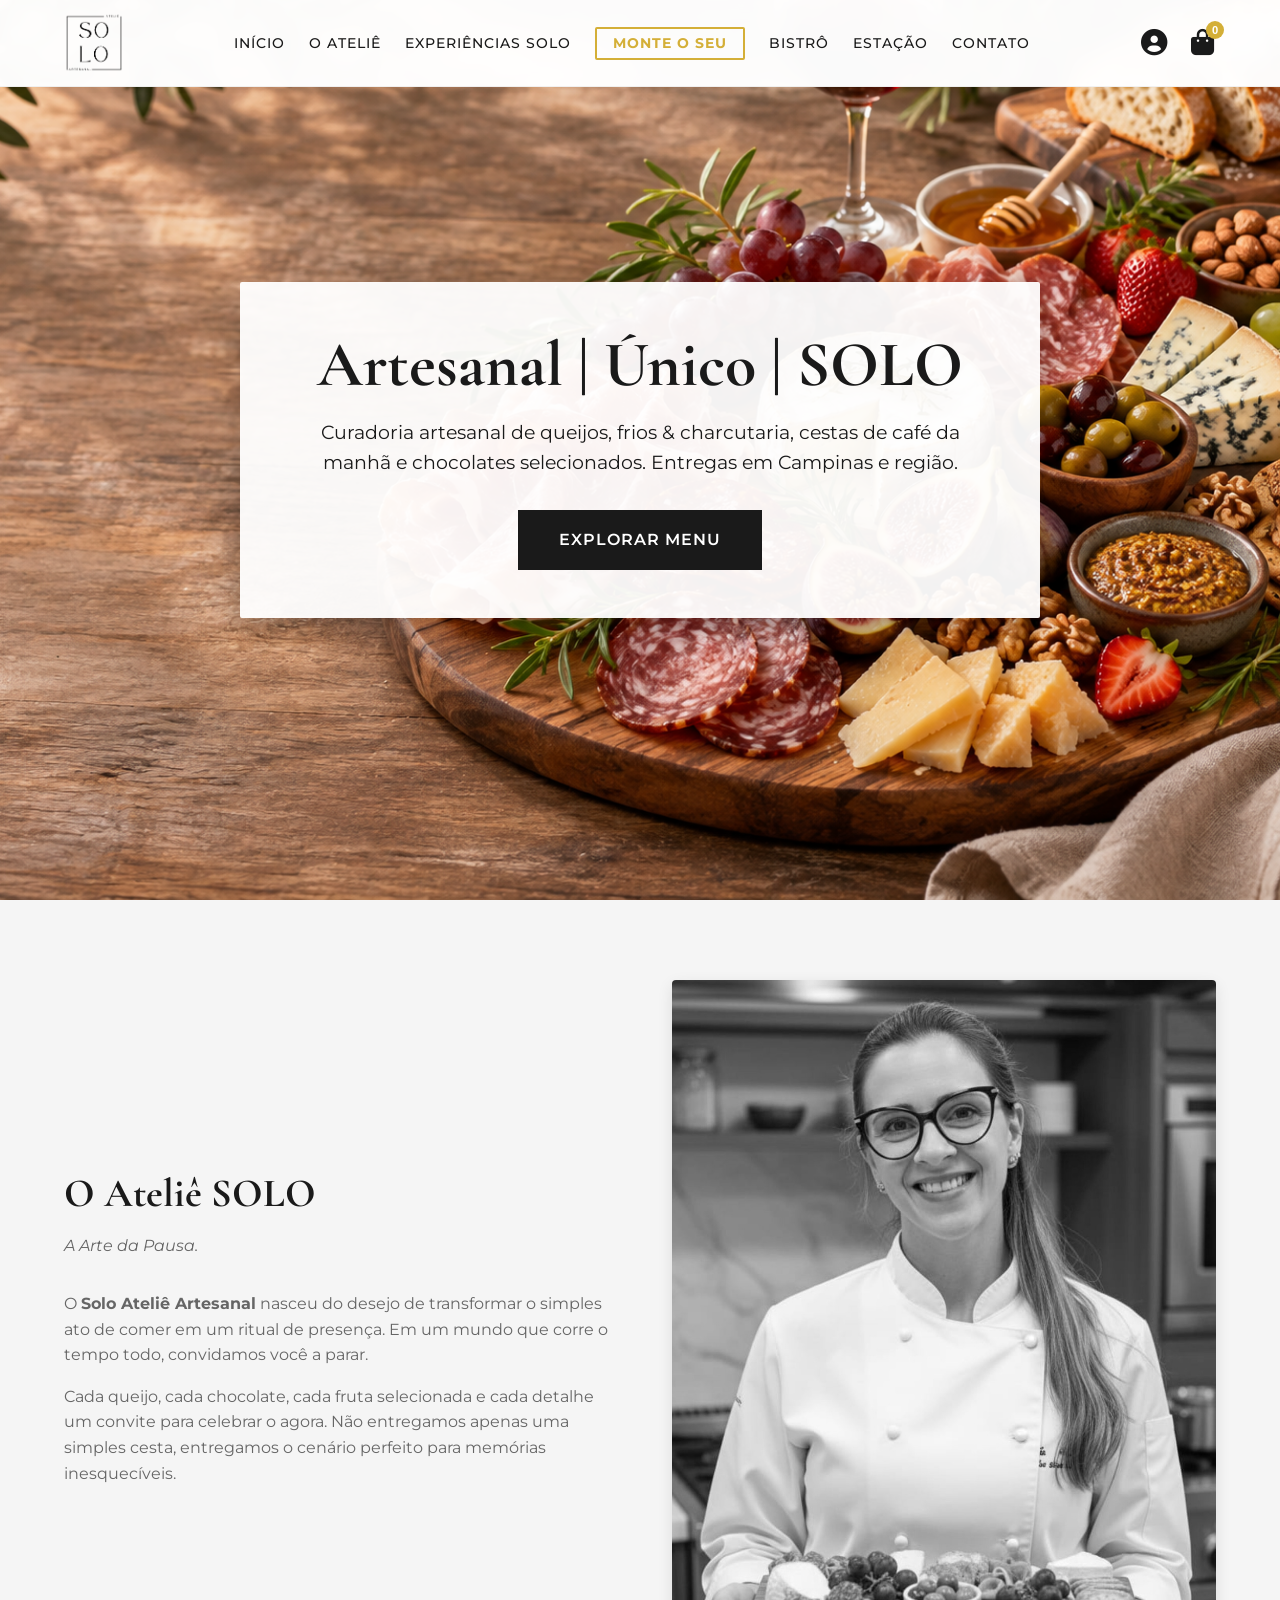
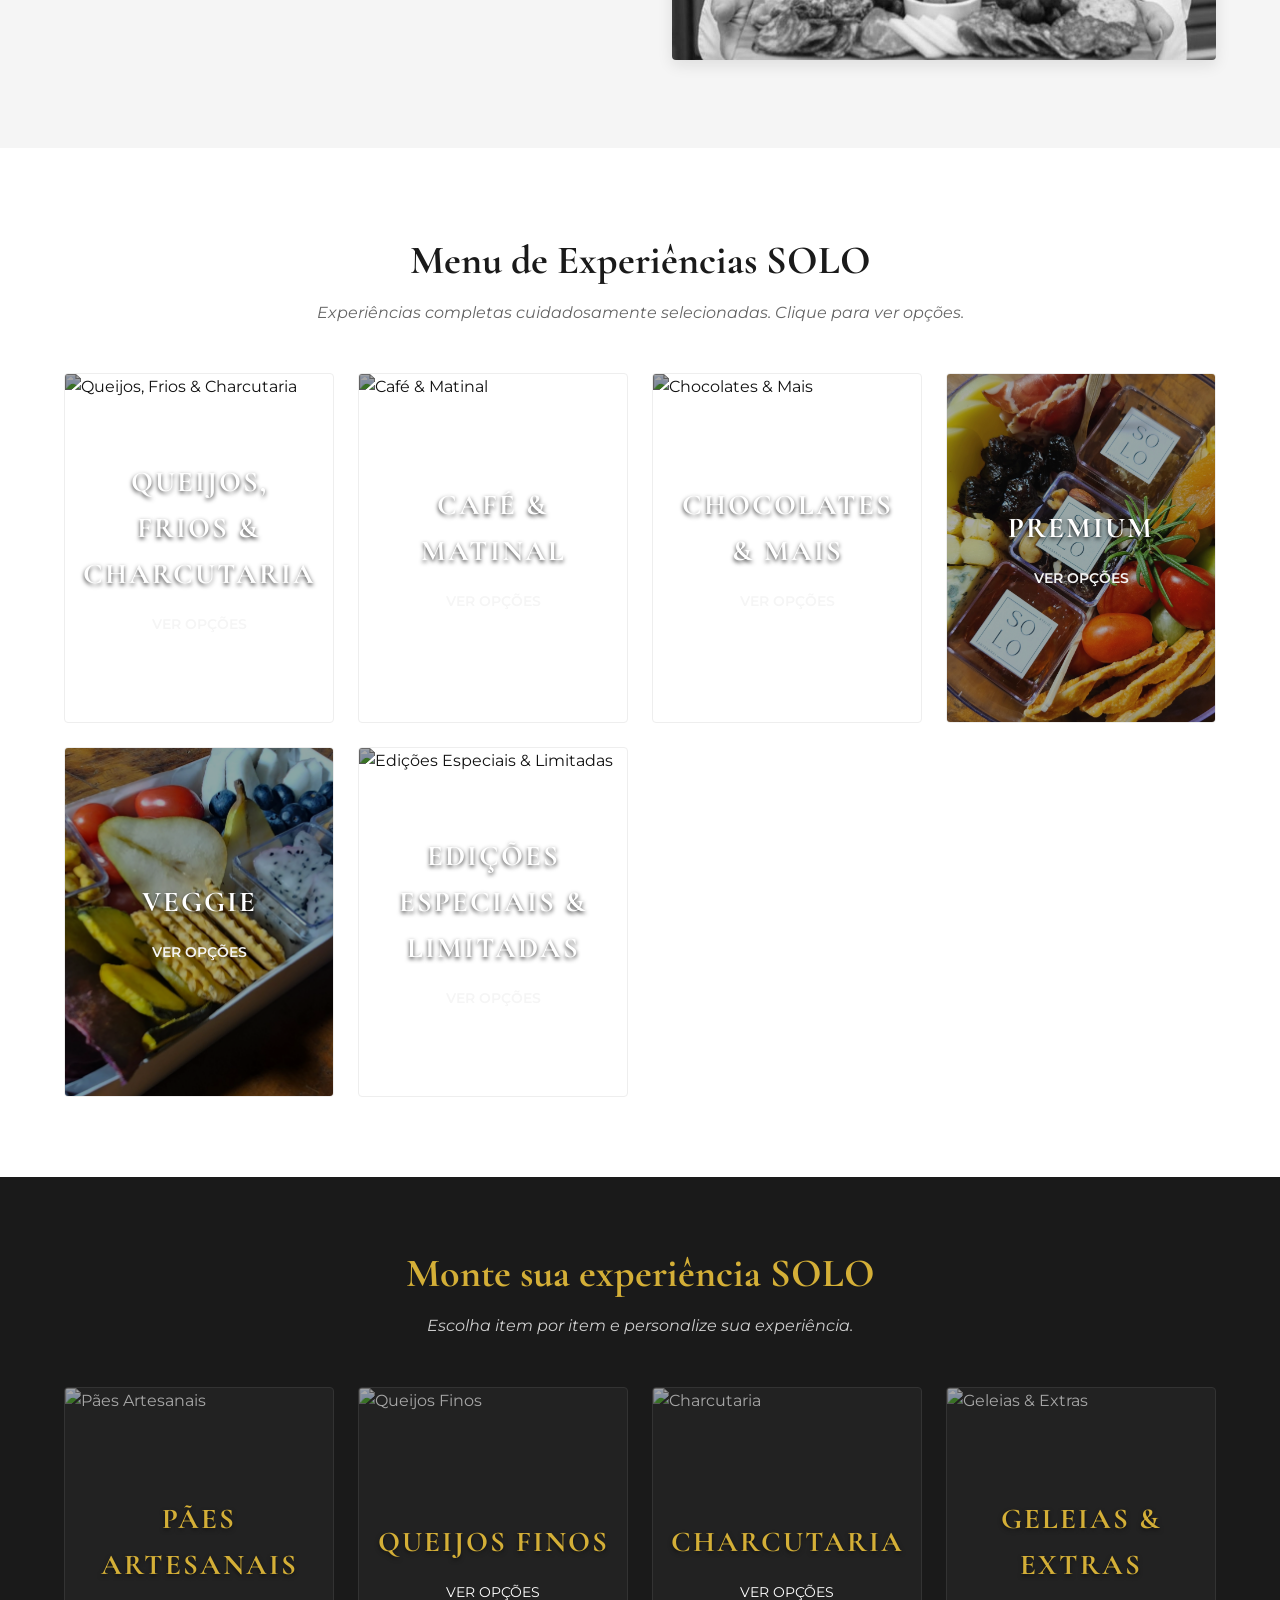
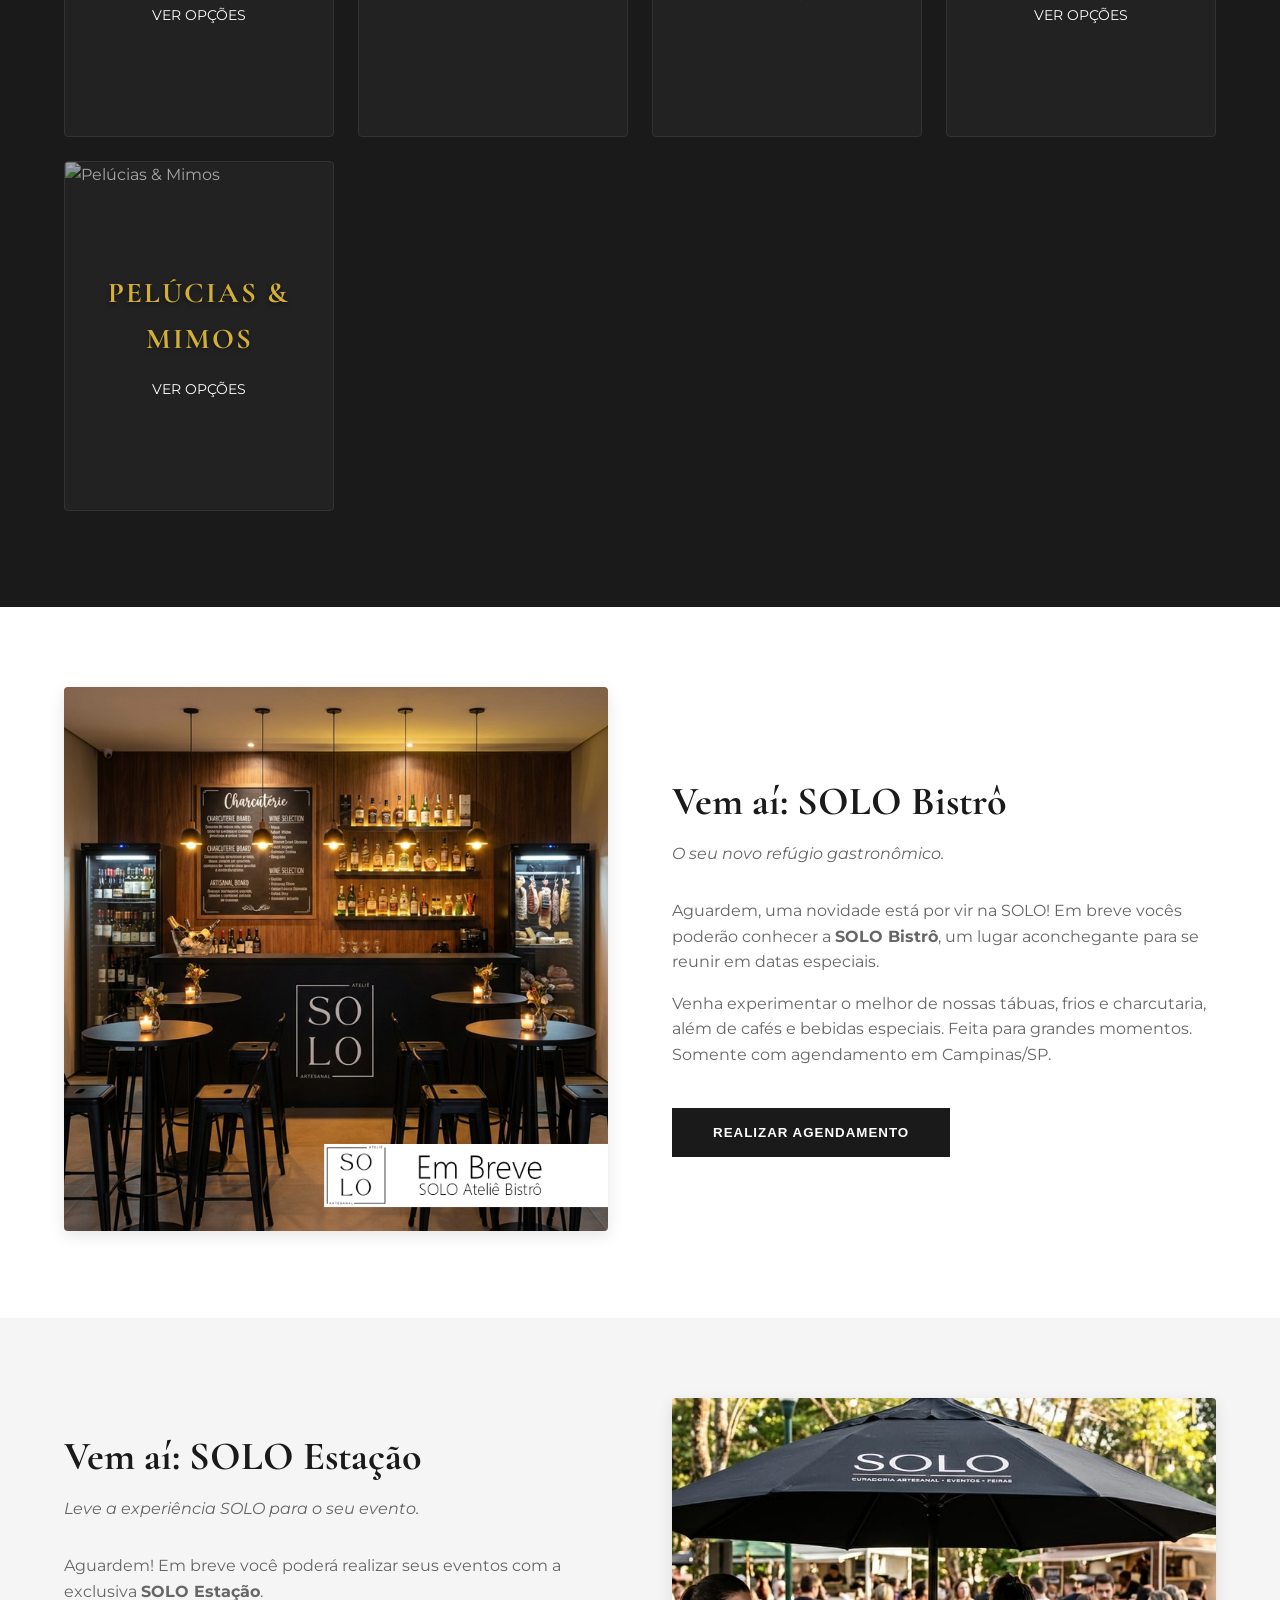
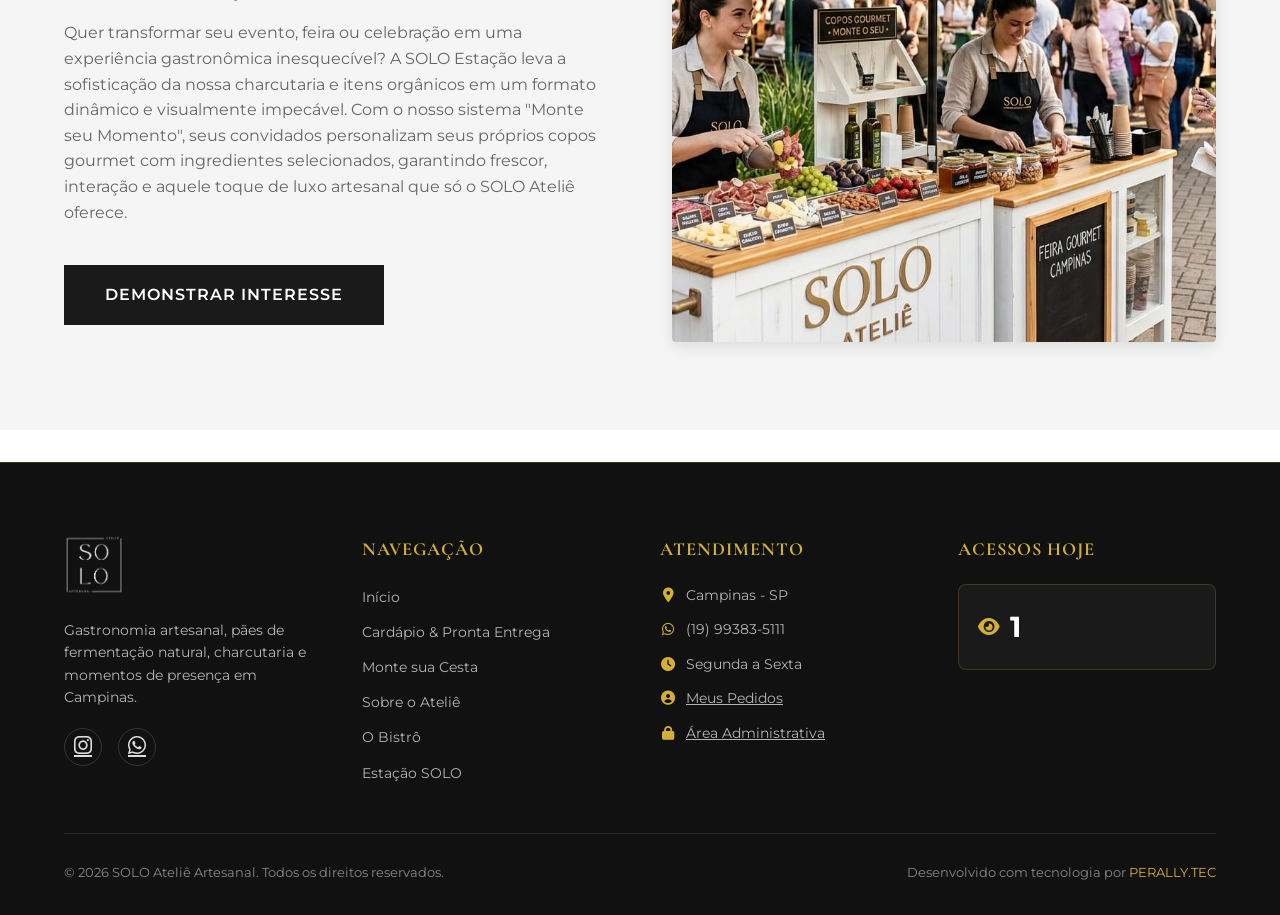
==== commit 5a572a8e: "fix(rodape): ajustar atendimento para Segunda a Sexta e simplificar contador para Acessos Hoje - Atu" ====
--- a/index.html
+++ b/index.html
@@ -970,18 +970,16 @@
                 <ul class="footer-contact-list">
                     <li><i class="fas fa-map-marker-alt"></i> Campinas - SP</li>
                     <li><i class="fab fa-whatsapp"></i> (19) 99383-5111</li>
-                    <li><i class="fas fa-clock"></i> Terça a Domingo</li>
+                    <li><i class="fas fa-clock"></i> Segunda a Sexta</li>
                     <li><i class="fas fa-user-circle"></i> <a href="cliente/pedidos.html" style="color: inherit; text-decoration: underline;">Meus Pedidos</a></li>
                     <li><i class="fas fa-lock"></i> <a href="admin/dashboard.html" style="color: inherit; text-decoration: underline;">Área Administrativa</a></li>
                 </ul>
             </div>
 
             <div class="footer-col">
-                <h4>Visitas do Dia</h4>
+                <h4>Acessos Hoje</h4>
                 <div class="footer-counter-card">
-                    <span class="counter-label"><i class="fas fa-chart-line"></i> Acessos Hoje</span>
                     <span class="counter-value"><i class="fas fa-eye"></i> <span id="visits">...</span></span>
-                    <small class="counter-reset">Contador oficial diário · Reinicia diariamente às 00:00h</small>
                 </div>
             </div>
         </div>
